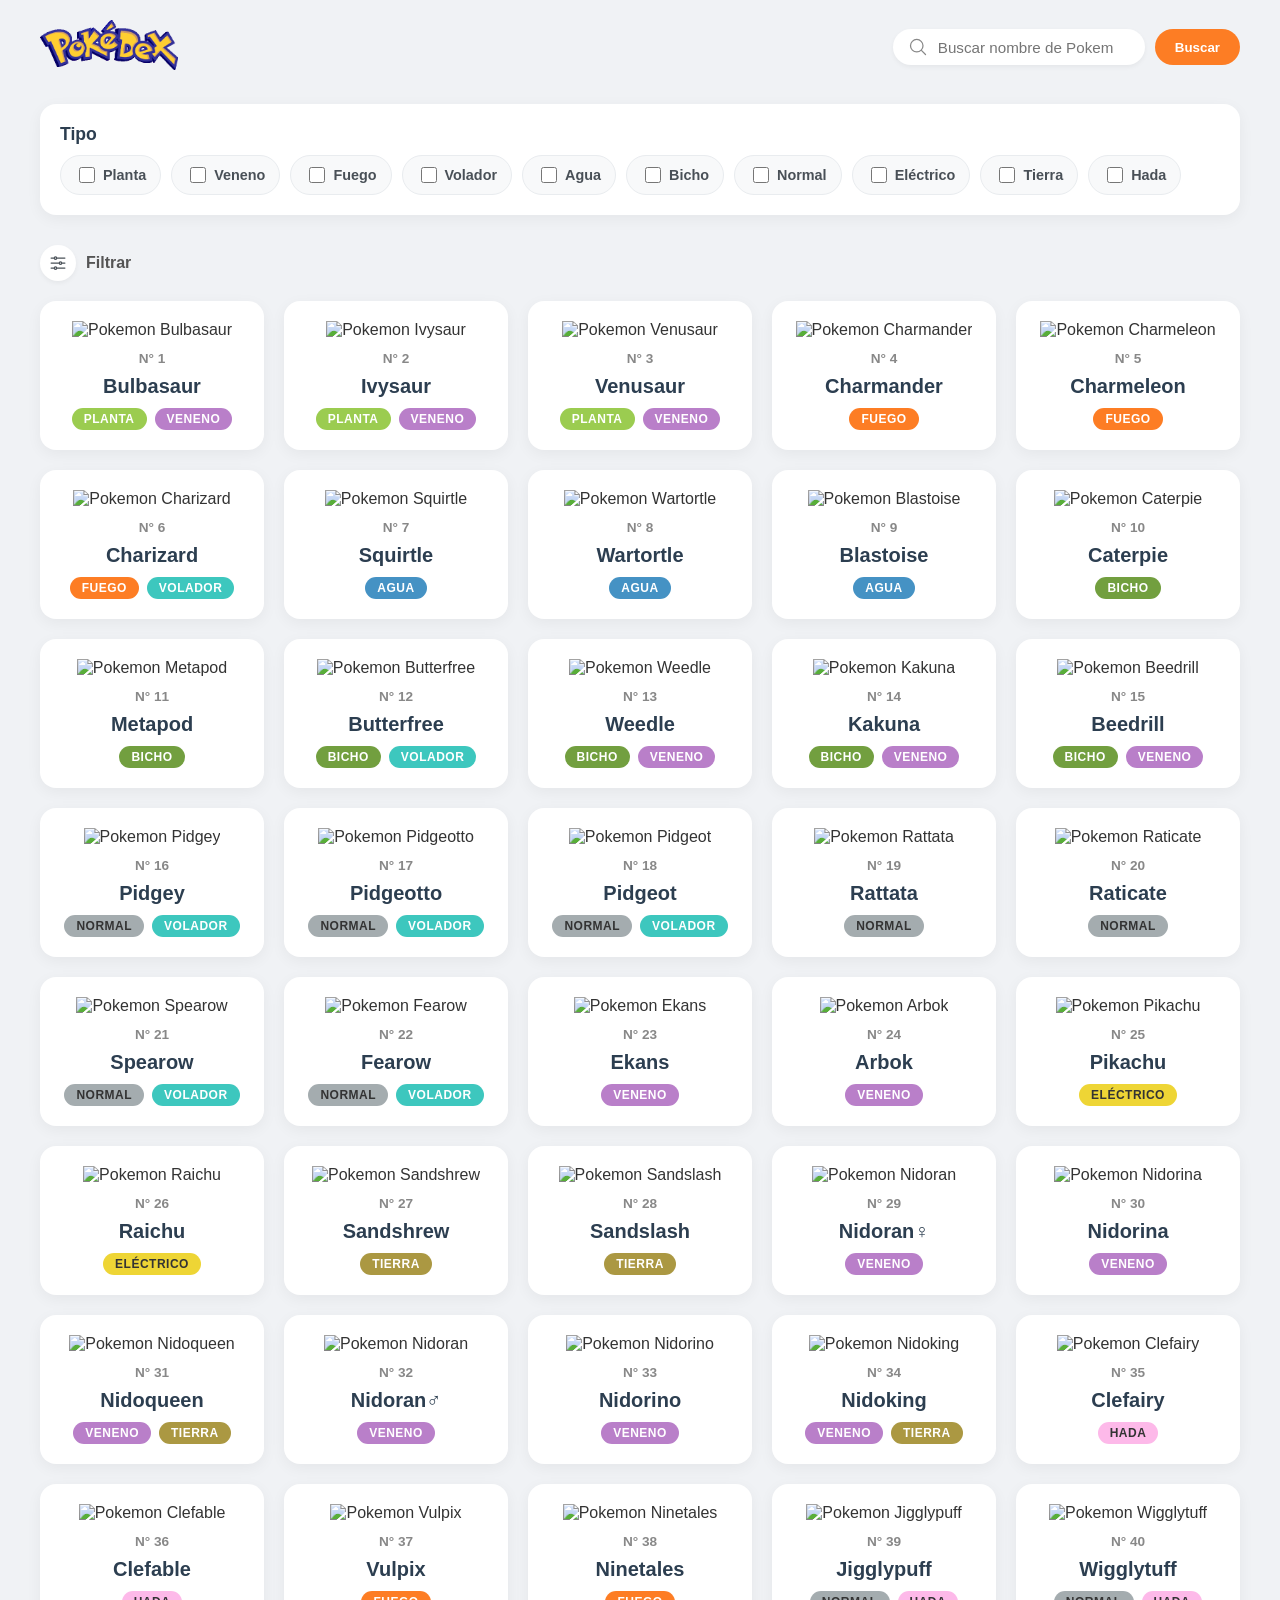
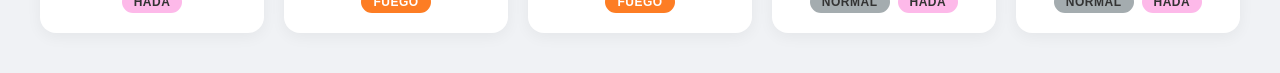
==== index.html @ e375739d "Primer commit" ====
<!DOCTYPE html>
<html lang="en">

<head>
    <meta charset="UTF-8">
    <meta name="viewport" content="width=device-width, initial-scale=1.0">
    <title>Pokt</title>
    <link rel="stylesheet" href="style.css">
</head>

<body>
    <header class="container">
        <a href="/" class="Logo">
            <img src="img/Logo_Pokedex.png" alt="Logo_Pokedex">
        </a>
        <form>
            <div class="form-group">
                <svg xmlns="http://www.w3.org/2000/svg" fill="none" viewBox="0 0 24 24" stroke-width="1.5"
                    stroke="currentColor" class="icon-search">
                    <path stroke-linecap="round" stroke-linejoin="round"
                        d="m21 21-5.197-5.197m0 0A7.5 7.5 0 1 0 5.196 5.196a7.5 7.5 0 0 0 10.607 10.607Z" />
                </svg>
                <input type="search" placeholder="Buscar nombre de Pokemon">
            </div>
            <button class="btn-search">Buscar</button>
        </form>
    </header>

    <!-- CONTENEDOR PRINCIPAL PARA DIVIDIR LA BARRA LATERAL Y EL CONTENIDO -->
    <div class="page-layout">

        <!-- FILTROS AMPLIADOS (BARRA LATERAL IZQUIERDA) -->
        <aside class="container-filters">
            <div class="filter-by-type">
                <span>Tipo</span>
                <div class="group-type">
                    <input type="checkbox" name="grass" id="grass">
                    <label for="grass">Planta</label>
                </div> 

                <div class="group-type">
                    <input type="checkbox" name="poison" id="poison">
                    <label for="poison">Veneno</label>
                </div> 

                <div class="group-type">
                    <input type="checkbox" name="fire" id="fire">
                    <label for="fire">Fuego</label>
                </div> 

                <div class="group-type">
                    <input type="checkbox" name="flying" id="flying">
                    <label for="flying">Volador</label>
                </div> 

                <div class="group-type">
                    <input type="checkbox" name="water" id="water">
                    <label for="water">Agua</label>
                </div> 

                <div class="group-type">
                    <input type="checkbox" name="bug" id="bug">
                    <label for="bug">Bicho</label>
                </div> 

                <div class="group-type">
                    <input type="checkbox" name="normal" id="normal">
                    <label for="normal">Normal</label>
                </div>

                <div class="group-type">
                    <input type="checkbox" name="electric" id="electric">
                    <label for="electric">Eléctrico</label>
                </div>

                <div class="group-type">
                    <input type="checkbox" name="ground" id="ground">
                    <label for="ground">Tierra</label>
                </div>

                <div class="group-type">
                    <input type="checkbox" name="fairy" id="fairy">
                    <label for="fairy">Hada</label>
                </div>
            </div>
        </aside>

        <!-- CONTENIDO PRINCIPAL (LISTA DE POKÉMON Y FILTRO SUPERIOR) -->
        <div class="content-main">
            <div class="container-filter container">
                <div class="icon-filter">
                    <svg xmlns="http://www.w3.org/2000/svg" fill="none" viewBox="0 0 24 24" stroke-width="1.5"
                        stroke="currentColor" class="icon">
                        <path stroke-linecap="round" stroke-linejoin="round"
                            d="M10.5 6h9.75M10.5 6a1.5 1.5 0 1 1-3 0m3 0a1.5 1.5 0 1 0-3 0M3.75 6H7.5m3 12h9.75m-9.75 0a1.5 1.5 0 0 1-3 0m3 0a1.5 1.5 0 0 0-3 0m-3.75 0H7.5m9-6h3.75m-3.75 0a1.5 1.5 0 0 1-3 0m3 0a1.5 1.5 0 0 0-3 0m-9.75 0h9.75" />
                    </svg>
                </div>
                <span>Filtrar</span>
            </div>

            <!-- LISTA DE POKÉMON (40 POKÉMON) -->
            <main class="card-list-pokemon container">
                <!-- N° 1: Bulbasaur -->
                <a href="pokemon.html" class="card-pokemon">
                    <div class="card-omg">
                        <img src="https://www.pokemon.com/static-assets/content-assets/cms2/img/pokedex/full/001.png" alt="Pokemon Bulbasaur">
                    </div>
                    <div class="card-info">
                        <span class="pokemon-id">N° 1</span>
                        <h3>Bulbasaur</h3>
                        <div class="card-types">
                            <span class="grass">Planta</span>
                            <span class="Poison">Veneno</span>
                        </div>
                    </div>
                </a>

                <!-- N° 2: Ivysaur -->
                <a href="pokemon.html" class="card-pokemon">
                    <div class="card-omg">
                        <img src="https://www.pokemon.com/static-assets/content-assets/cms2/img/pokedex/full/002.png" alt="Pokemon Ivysaur">
                    </div>
                    <div class="card-info">
                        <span class="pokemon-id">N° 2</span>
                        <h3>Ivysaur</h3>
                        <div class="card-types">
                            <span class="grass">Planta</span>
                            <span class="Poison">Veneno</span>
                        </div>
                    </div>
                </a>

                <!-- N° 3: Venusaur -->
                <a href="pokemon.html" class="card-pokemon">
                    <div class="card-omg">
                        <img src="https://www.pokemon.com/static-assets/content-assets/cms2/img/pokedex/full/003.png" alt="Pokemon Venusaur">
                    </div>
                    <div class="card-info">
                        <span class="pokemon-id">N° 3</span>
                        <h3>Venusaur</h3>
                        <div class="card-types">
                            <span class="grass">Planta</span>
                            <span class="Poison">Veneno</span>
                        </div>
                    </div>
                </a>

                <!-- N° 4: Charmander -->
                <a href="pokemon.html" class="card-pokemon">
                    <div class="card-omg">
                        <img src="https://www.pokemon.com/static-assets/content-assets/cms2/img/pokedex/full/004.png" alt="Pokemon Charmander">
                    </div>
                    <div class="card-info">
                        <span class="pokemon-id">N° 4</span>
                        <h3>Charmander</h3>
                        <div class="card-types">
                            <span class="fire">Fuego</span>
                        </div>
                    </div>
                </a>

                <!-- N° 5: Charmeleon -->
                <a href="pokemon.html" class="card-pokemon">
                    <div class="card-omg">
                        <img src="https://www.pokemon.com/static-assets/content-assets/cms2/img/pokedex/full/005.png" alt="Pokemon Charmeleon">
                    </div>
                    <div class="card-info">
                        <span class="pokemon-id">N° 5</span>
                        <h3>Charmeleon</h3>
                        <div class="card-types">
                            <span class="fire">Fuego</span>
                        </div>
                    </div>
                </a>

                <!-- N° 6: Charizard -->
                <a href="pokemon.html" class="card-pokemon">
                    <div class="card-omg">
                        <img src="https://www.pokemon.com/static-assets/content-assets/cms2/img/pokedex/full/006.png" alt="Pokemon Charizard">
                    </div>
                    <div class="card-info">
                        <span class="pokemon-id">N° 6</span>
                        <h3>Charizard</h3>
                        <div class="card-types">
                            <span class="fire">Fuego</span>
                            <span class="flying">Volador</span>
                        </div>
                    </div>
                </a>

                <!-- N° 7: Squirtle -->
                <a href="pokemon.html" class="card-pokemon">
                    <div class="card-omg">
                        <img src="https://www.pokemon.com/static-assets/content-assets/cms2/img/pokedex/full/007.png" alt="Pokemon Squirtle">
                    </div>
                    <div class="card-info">
                        <span class="pokemon-id">N° 7</span>
                        <h3>Squirtle</h3>
                        <div class="card-types">
                            <span class="water">Agua</span>
                        </div>
                    </div>
                </a>

                <!-- N° 8: Wartortle -->
                <a href="pokemon.html" class="card-pokemon">
                    <div class="card-omg">
                        <img src="https://www.pokemon.com/static-assets/content-assets/cms2/img/pokedex/full/008.png" alt="Pokemon Wartortle">
                    </div>
                    <div class="card-info">
                        <span class="pokemon-id">N° 8</span>
                        <h3>Wartortle</h3>
                        <div class="card-types">
                            <span class="water">Agua</span>
                        </div>
                    </div>
                </a>

                <!-- N° 9: Blastoise -->
                <a href="pokemon.html" class="card-pokemon">
                    <div class="card-omg">
                        <img src="https://www.pokemon.com/static-assets/content-assets/cms2/img/pokedex/full/009.png" alt="Pokemon Blastoise">
                    </div>
                    <div class="card-info">
                        <span class="pokemon-id">N° 9</span>
                        <h3>Blastoise</h3>
                        <div class="card-types">
                            <span class="water">Agua</span>
                        </div>
                    </div>
                </a>

                <!-- N° 10: Caterpie -->
                <a href="pokemon.html" class="card-pokemon">
                    <div class="card-omg">
                        <img src="https://www.pokemon.com/static-assets/content-assets/cms2/img/pokedex/full/010.png" alt="Pokemon Caterpie">
                    </div>
                    <div class="card-info">
                        <span class="pokemon-id">N° 10</span>
                        <h3>Caterpie</h3>
                        <div class="card-types">
                            <span class="bug">Bicho</span>
                        </div>
                    </div>
                </a>

                <!-- N° 11: Metapod -->
                <a href="pokemon.html" class="card-pokemon">
                    <div class="card-omg">
                        <img src="https://www.pokemon.com/static-assets/content-assets/cms2/img/pokedex/full/011.png" alt="Pokemon Metapod">
                    </div>
                    <div class="card-info">
                        <span class="pokemon-id">N° 11</span>
                        <h3>Metapod</h3>
                        <div class="card-types">
                            <span class="bug">Bicho</span>
                        </div>
                    </div>
                </a>

                <!-- N° 12: Butterfree -->
                <a href="pokemon.html" class="card-pokemon">
                    <div class="card-omg">
                        <img src="https://www.pokemon.com/static-assets/content-assets/cms2/img/pokedex/full/012.png" alt="Pokemon Butterfree">
                    </div>
                    <div class="card-info">
                        <span class="pokemon-id">N° 12</span>
                        <h3>Butterfree</h3>
                        <div class="card-types">
                            <span class="bug">Bicho</span>
                            <span class="flying">Volador</span>
                        </div>
                    </div>
                </a>

                <!-- N° 13: Weedle -->
                <a href="pokemon.html" class="card-pokemon">
                    <div class="card-omg">
                        <img src="https://www.pokemon.com/static-assets/content-assets/cms2/img/pokedex/full/013.png" alt="Pokemon Weedle">
                    </div>
                    <div class="card-info">
                        <span class="pokemon-id">N° 13</span>
                        <h3>Weedle</h3>
                        <div class="card-types">
                            <span class="bug">Bicho</span>
                            <span class="Poison">Veneno</span>
                        </div>
                    </div>
                </a>

                <!-- N° 14: Kakuna -->
                <a href="pokemon.html" class="card-pokemon">
                    <div class="card-omg">
                        <img src="https://www.pokemon.com/static-assets/content-assets/cms2/img/pokedex/full/014.png" alt="Pokemon Kakuna">
                    </div>
                    <div class="card-info">
                        <span class="pokemon-id">N° 14</span>
                        <h3>Kakuna</h3>
                        <div class="card-types">
                            <span class="bug">Bicho</span>
                            <span class="Poison">Veneno</span>
                        </div>
                    </div>
                </a>

                <!-- N° 15: Beedrill -->
                <a href="pokemon.html" class="card-pokemon">
                    <div class="card-omg">
                        <img src="https://www.pokemon.com/static-assets/content-assets/cms2/img/pokedex/full/015.png" alt="Pokemon Beedrill">
                    </div>
                    <div class="card-info">
                        <span class="pokemon-id">N° 15</span>
                        <h3>Beedrill</h3>
                        <div class="card-types">
                            <span class="bug">Bicho</span>
                            <span class="Poison">Veneno</span>
                        </div>
                    </div>
                </a>

                <!-- N° 16: Pidgey -->
                <a href="pokemon.html" class="card-pokemon">
                    <div class="card-omg">
                        <img src="https://www.pokemon.com/static-assets/content-assets/cms2/img/pokedex/full/016.png" alt="Pokemon Pidgey">
                    </div>
                    <div class="card-info">
                        <span class="pokemon-id">N° 16</span>
                        <h3>Pidgey</h3>
                        <div class="card-types">
                            <span class="normal">Normal</span>
                            <span class="flying">Volador</span>
                        </div>
                    </div>
                </a>

                <!-- N° 17: Pidgeotto -->
                <a href="pokemon.html" class="card-pokemon">
                    <div class="card-omg">
                        <img src="https://www.pokemon.com/static-assets/content-assets/cms2/img/pokedex/full/017.png" alt="Pokemon Pidgeotto">
                    </div>
                    <div class="card-info">
                        <span class="pokemon-id">N° 17</span>
                        <h3>Pidgeotto</h3>
                        <div class="card-types">
                            <span class="normal">Normal</span>
                            <span class="flying">Volador</span>
                        </div>
                    </div>
                </a>

                <!-- N° 18: Pidgeot -->
                <a href="pokemon.html" class="card-pokemon">
                    <div class="card-omg">
                        <img src="https://www.pokemon.com/static-assets/content-assets/cms2/img/pokedex/full/018.png" alt="Pokemon Pidgeot">
                    </div>
                    <div class="card-info">
                        <span class="pokemon-id">N° 18</span>
                        <h3>Pidgeot</h3>
                        <div class="card-types">
                            <span class="normal">Normal</span>
                            <span class="flying">Volador</span>
                        </div>
                    </div>
                </a>

                <!-- N° 19: Rattata -->
                <a href="pokemon.html" class="card-pokemon">
                    <div class="card-omg">
                        <img src="https://www.pokemon.com/static-assets/content-assets/cms2/img/pokedex/full/019.png" alt="Pokemon Rattata">
                    </div>
                    <div class="card-info">
                        <span class="pokemon-id">N° 19</span>
                        <h3>Rattata</h3>
                        <div class="card-types">
                            <span class="normal">Normal</span>
                        </div>
                    </div>
                </a>

                <!-- N° 20: Raticate -->
                <a href="pokemon.html" class="card-pokemon">
                    <div class="card-omg">
                        <img src="https://www.pokemon.com/static-assets/content-assets/cms2/img/pokedex/full/020.png" alt="Pokemon Raticate">
                    </div>
                    <div class="card-info">
                        <span class="pokemon-id">N° 20</span>
                        <h3>Raticate</h3>
                        <div class="card-types">
                            <span class="normal">Normal</span>
                        </div>
                    </div>
                </a>

                <!-- N° 21: Spearow -->
                <a href="pokemon.html" class="card-pokemon">
                    <div class="card-omg">
                        <img src="https://www.pokemon.com/static-assets/content-assets/cms2/img/pokedex/full/021.png" alt="Pokemon Spearow">
                    </div>
                    <div class="card-info">
                        <span class="pokemon-id">N° 21</span>
                        <h3>Spearow</h3>
                        <div class="card-types">
                            <span class="normal">Normal</span>
                            <span class="flying">Volador</span>
                        </div>
                    </div>
                </a>

                <!-- N° 22: Fearow -->
                <a href="pokemon.html" class="card-pokemon">
                    <div class="card-omg">
                        <img src="https://www.pokemon.com/static-assets/content-assets/cms2/img/pokedex/full/022.png" alt="Pokemon Fearow">
                    </div>
                    <div class="card-info">
                        <span class="pokemon-id">N° 22</span>
                        <h3>Fearow</h3>
                        <div class="card-types">
                            <span class="normal">Normal</span>
                            <span class="flying">Volador</span>
                        </div>
                    </div>
                </a>

                <!-- N° 23: Ekans -->
                <a href="pokemon.html" class="card-pokemon">
                    <div class="card-omg">
                        <img src="https://www.pokemon.com/static-assets/content-assets/cms2/img/pokedex/full/023.png" alt="Pokemon Ekans">
                    </div>
                    <div class="card-info">
                        <span class="pokemon-id">N° 23</span>
                        <h3>Ekans</h3>
                        <div class="card-types">
                            <span class="Poison">Veneno</span>
                        </div>
                    </div>
                </a>

                <!-- N° 24: Arbok -->
                <a href="pokemon.html" class="card-pokemon">
                    <div class="card-omg">
                        <img src="https://www.pokemon.com/static-assets/content-assets/cms2/img/pokedex/full/024.png" alt="Pokemon Arbok">
                    </div>
                    <div class="card-info">
                        <span class="pokemon-id">N° 24</span>
                        <h3>Arbok</h3>
                        <div class="card-types">
                            <span class="Poison">Veneno</span>
                        </div>
                    </div>
                </a>

                <!-- N° 25: Pikachu -->
                <a href="pokemon.html" class="card-pokemon">
                    <div class="card-omg">
                        <img src="https://www.pokemon.com/static-assets/content-assets/cms2/img/pokedex/full/025.png" alt="Pokemon Pikachu">
                    </div>
                    <div class="card-info">
                        <span class="pokemon-id">N° 25</span>
                        <h3>Pikachu</h3>
                        <div class="card-types">
                            <span class="electric">Eléctrico</span>
                        </div>
                    </div>
                </a>

                <!-- N° 26: Raichu -->
                <a href="pokemon.html" class="card-pokemon">
                    <div class="card-omg">
                        <img src="https://www.pokemon.com/static-assets/content-assets/cms2/img/pokedex/full/026.png" alt="Pokemon Raichu">
                    </div>
                    <div class="card-info">
                        <span class="pokemon-id">N° 26</span>
                        <h3>Raichu</h3>
                        <div class="card-types">
                            <span class="electric">Eléctrico</span>
                        </div>
                    </div>
                </a>

                <!-- N° 27: Sandshrew -->
                <a href="pokemon.html" class="card-pokemon">
                    <div class="card-omg">
                        <img src="https://www.pokemon.com/static-assets/content-assets/cms2/img/pokedex/full/027.png" alt="Pokemon Sandshrew">
                    </div>
                    <div class="card-info">
                        <span class="pokemon-id">N° 27</span>
                        <h3>Sandshrew</h3>
                        <div class="card-types">
                            <span class="ground">Tierra</span>
                        </div>
                    </div>
                </a>

                <!-- N° 28: Sandslash -->
                <a href="pokemon.html" class="card-pokemon">
                    <div class="card-omg">
                        <img src="https://www.pokemon.com/static-assets/content-assets/cms2/img/pokedex/full/028.png" alt="Pokemon Sandslash">
                    </div>
                    <div class="card-info">
                        <span class="pokemon-id">N° 28</span>
                        <h3>Sandslash</h3>
                        <div class="card-types">
                            <span class="ground">Tierra</span>
                        </div>
                    </div>
                </a>

                <!-- N° 29: Nidoran♀ -->
                <a href="pokemon.html" class="card-pokemon">
                    <div class="card-omg">
                        <img src="https://www.pokemon.com/static-assets/content-assets/cms2/img/pokedex/full/029.png" alt="Pokemon Nidoran">
                    </div>
                    <div class="card-info">
                        <span class="pokemon-id">N° 29</span>
                        <h3>Nidoran♀</h3>
                        <div class="card-types">
                            <span class="Poison">Veneno</span>
                        </div>
                    </div>
                </a>

                <!-- N° 30: Nidorina -->
                <a href="pokemon.html" class="card-pokemon">
                    <div class="card-omg">
                        <img src="https://www.pokemon.com/static-assets/content-assets/cms2/img/pokedex/full/030.png" alt="Pokemon Nidorina">
                    </div>
                    <div class="card-info">
                        <span class="pokemon-id">N° 30</span>
                        <h3>Nidorina</h3>
                        <div class="card-types">
                            <span class="Poison">Veneno</span>
                        </div>
                    </div>
                </a>

                <!-- N° 31: Nidoqueen -->
                <a href="pokemon.html" class="card-pokemon">
                    <div class="card-omg">
                        <img src="https://www.pokemon.com/static-assets/content-assets/cms2/img/pokedex/full/031.png" alt="Pokemon Nidoqueen">
                    </div>
                    <div class="card-info">
                        <span class="pokemon-id">N° 31</span>
                        <h3>Nidoqueen</h3>
                        <div class="card-types">
                            <span class="Poison">Veneno</span>
                            <span class="ground">Tierra</span>
                        </div>
                    </div>
                </a>

                <!-- N° 32: Nidoran♂ -->
                <a href="pokemon.html" class="card-pokemon">
                    <div class="card-omg">
                        <img src="https://www.pokemon.com/static-assets/content-assets/cms2/img/pokedex/full/032.png" alt="Pokemon Nidoran">
                    </div>
                    <div class="card-info">
                        <span class="pokemon-id">N° 32</span>
                        <h3>Nidoran♂</h3>
                        <div class="card-types">
                            <span class="Poison">Veneno</span>
                        </div>
                    </div>
                </a>

                <!-- N° 33: Nidorino -->
                <a href="pokemon.html" class="card-pokemon">
                    <div class="card-omg">
                        <img src="https://www.pokemon.com/static-assets/content-assets/cms2/img/pokedex/full/033.png" alt="Pokemon Nidorino">
                    </div>
                    <div class="card-info">
                        <span class="pokemon-id">N° 33</span>
                        <h3>Nidorino</h3>
                        <div class="card-types">
                            <span class="Poison">Veneno</span>
                        </div>
                    </div>
                </a>

                <!-- N° 34: Nidoking -->
                <a href="pokemon.html" class="card-pokemon">
                    <div class="card-omg">
                        <img src="https://www.pokemon.com/static-assets/content-assets/cms2/img/pokedex/full/034.png" alt="Pokemon Nidoking">
                    </div>
                    <div class="card-info">
                        <span class="pokemon-id">N° 34</span>
                        <h3>Nidoking</h3>
                        <div class="card-types">
                            <span class="Poison">Veneno</span>
                            <span class="ground">Tierra</span>
                        </div>
                    </div>
                </a>

                <!-- N° 35: Clefairy -->
                <a href="pokemon.html" class="card-pokemon">
                    <div class="card-omg">
                        <img src="https://www.pokemon.com/static-assets/content-assets/cms2/img/pokedex/full/035.png" alt="Pokemon Clefairy">
                    </div>
                    <div class="card-info">
                        <span class="pokemon-id">N° 35</span>
                        <h3>Clefairy</h3>
                        <div class="card-types">
                            <span class="fairy">Hada</span>
                        </div>
                    </div>
                </a>

                <!-- N° 36: Clefable -->
                <a href="pokemon.html" class="card-pokemon">
                    <div class="card-omg">
                        <img src="https://www.pokemon.com/static-assets/content-assets/cms2/img/pokedex/full/036.png" alt="Pokemon Clefable">
                    </div>
                    <div class="card-info">
                        <span class="pokemon-id">N° 36</span>
                        <h3>Clefable</h3>
                        <div class="card-types">
                            <span class="fairy">Hada</span>
                        </div>
                    </div>
                </a>

                <!-- N° 37: Vulpix -->
                <a href="pokemon.html" class="card-pokemon">
                    <div class="card-omg">
                        <img src="https://www.pokemon.com/static-assets/content-assets/cms2/img/pokedex/full/037.png" alt="Pokemon Vulpix">
                    </div>
                    <div class="card-info">
                        <span class="pokemon-id">N° 37</span>
                        <h3>Vulpix</h3>
                        <div class="card-types">
                            <span class="fire">Fuego</span>
                        </div>
                    </div>
                </a>

                <!-- N° 38: Ninetales -->
                <a href="pokemon.html" class="card-pokemon">
                    <div class="card-omg">
                        <img src="https://www.pokemon.com/static-assets/content-assets/cms2/img/pokedex/full/038.png" alt="Pokemon Ninetales">
                    </div>
                    <div class="card-info">
                        <span class="pokemon-id">N° 38</span>
                        <h3>Ninetales</h3>
                        <div class="card-types">
                            <span class="fire">Fuego</span>
                        </div>
                    </div>
                </a>

                <!-- N° 39: Jigglypuff -->
                <a href="pokemon.html" class="card-pokemon">
                    <div class="card-omg">
                        <img src="https://www.pokemon.com/static-assets/content-assets/cms2/img/pokedex/full/039.png" alt="Pokemon Jigglypuff">
                    </div>
                    <div class="card-info">
                        <span class="pokemon-id">N° 39</span>
                        <h3>Jigglypuff</h3>
                        <div class="card-types">
                            <span class="normal">Normal</span>
                            <span class="fairy">Hada</span>
                        </div>
                    </div>
                </a>

                <!-- N° 40: Wigglytuff -->
                <a href="pokemon.html" class="card-pokemon">
                    <div class="card-omg">
                        <img src="https://www.pokemon.com/static-assets/content-assets/cms2/img/pokedex/full/040.png" alt="Pokemon Wigglytuff">
                    </div>
                    <div class="card-info">
                        <span class="pokemon-id">N° 40</span>
                        <h3>Wigglytuff</h3>
                        <div class="card-types">
                            <span class="normal">Normal</span>
                            <span class="fairy">Hada</span>
                        </div>
                    </div>
                </a>
            </main>
        </div>

    </div>
</body>

</html>
---- style.css ----
/* --- ESTILOS GENERALES --- */
body {
    font-family: 'Segoe UI', Tahoma, Geneva, Verdana, sans-serif;
    background-color: #f0f2f5;
    color: #333;
    margin: 0;
    padding: 20px;
}

/* --- HEADER Y BUSCADOR --- */
header.container {
    display: flex;
    justify-content: space-between;
    align-items: center;
    max-width: 1200px;
    margin: 0 auto 20px auto;
    padding: 0 20px;
    flex-wrap: wrap;
    gap: 15px;
}

.Logo img {
    height: 50px;
    object-fit: contain;
}

header form {
    display: flex;
    gap: 10px;
}

.form-group {
    display: flex;
    align-items: center;
    background: #fff;
    border-radius: 25px;
    padding: 8px 15px;
    box-shadow: 0 2px 5px rgba(0,0,0,0.05);
}

.icon-search {
    width: 20px;
    height: 20px;
    color: #888;
    margin-right: 8px;
}

.form-group input {
    border: none;
    outline: none;
    font-size: 0.95rem;
    background: transparent;
}

.btn-search {
    background-color: #fd7d24;
    color: white;
    border: none;
    padding: 10px 20px;
    border-radius: 25px;
    font-weight: 600;
    cursor: pointer;
    transition: background 0.2s;
}

.btn-search:hover {
    background-color: #e0691b;
}

/* --- BARRA DE FILTRO SUPERIOR --- */
.container-filter {
    max-width: 1200px;
    margin: 0 auto;
    padding: 0 20px;
    display: flex;
    align-items: center;
    gap: 10px;
    font-weight: 600;
    color: #555;
}

.icon-filter {
    background: #fff;
    padding: 8px;
    border-radius: 50%;
    box-shadow: 0 2px 5px rgba(0,0,0,0.05);
    display: flex;
    align-items: center;
    justify-content: center;
}

.icon-filter .icon {
    width: 20px;
    height: 20px;
    color: #495057;
}

/* --- CONTENEDOR DE TARJETAS (GRID) --- */
main.card-list-pokemon {
    display: grid;
    grid-template-columns: repeat(auto-fit, minmax(220px, 1fr));
    gap: 20px;
    max-width: 1200px;
    margin: 0 auto;
    padding: 20px;
}

/* --- TARJETA DE POKÉMON --- */
.card-pokemon {
    background: #ffffff;
    border-radius: 16px;
    padding: 20px;
    text-align: center;
    text-decoration: none;
    color: inherit;
    box-shadow: 0 4px 15px rgba(0, 0, 0, 0.05);
    transition: transform 0.3s ease, box-shadow 0.3s ease;
    display: flex;
    flex-direction: column;
    align-items: center;
}

.card-pokemon:hover {
    transform: translateY(-8px);
    box-shadow: 0 8px 25px rgba(0, 0, 0, 0.12);
}

/* --- IMAGEN --- */
.card-omg img {
    width: 120px;
    height: 120px;
    object-fit: contain;
    max-width: 100%;
    transition: transform 0.3s ease;
}

.card-pokemon:hover .card-omg img {
    transform: scale(1.08);
}

/* --- INFORMACIÓN --- */
.card-info {
    width: 100%;
    margin-top: 10px;
}

.pokemon-id {
    font-size: 0.85rem;
    font-weight: 600;
    color: #888;
}

.card-info h3 {
    margin: 8px 0;
    font-size: 1.25rem;
    color: #2c3e50;
    text-transform: capitalize;
}

/* --- TIPOS DE POKÉMON (BADGES EN TARJETAS) --- */
.card-types {
    display: flex;
    justify-content: center;
    gap: 8px;
    margin-top: 10px;
    flex-wrap: wrap;
}

.card-types span {
    padding: 4px 12px;
    border-radius: 20px;
    font-size: 0.75rem;
    font-weight: 700;
    color: #fff;
    text-transform: uppercase;
    letter-spacing: 0.5px;
}

/* Colores personalizados según el tipo (Actualizados para los 40 pokémon) */
.card-types .grass { background-color: #9bcc50; }
.card-types .Poison, .card-types .poison { background-color: #b97fc9; }
.card-types .fire { background-color: #fd7d24; }
.card-types .water { background-color: #4592c4; }
.card-types .bug { background-color: #729f3f; }
.card-types .normal { background-color: #a4acaf; color: #333 !important; }
.card-types .flying { background-color: #3dc7be; }
.card-types .electric { background-color: #eed535; color: #333 !important; }
.card-types .ground { background-color: #ab9842; }
.card-types .fairy { background-color: #fdb9e9; color: #333 !important; }


/* --- SECCIÓN DE FILTROS (CHECKBOXES) --- */
.container-filters {
    max-width: 1200px;
    margin: 30px auto;
    padding: 0 20px;
}

.filter-by-type {
    background: #ffffff;
    padding: 20px;
    border-radius: 16px;
    box-shadow: 0 4px 15px rgba(0,0,0,0.05);
    display: flex;
    flex-wrap: wrap;
    gap: 10px;
    align-items: center;
}

.filter-by-type > span {
    font-weight: 700;
    font-size: 1.1rem;
    color: #2c3e50;
    margin-right: 15px;
    width: 100%;
}

.group-type {
    display: inline-flex;
    align-items: center;
    background: #f8f9fa;
    padding: 8px 14px;
    border-radius: 30px;
    border: 1px solid #e9ecef;
    cursor: pointer;
    transition: all 0.2s;
}

.group-type:hover {
    background: #e9ecef;
    border-color: #ced4da;
}

.group-type input[type="checkbox"] {
    accent-color: #fd7d24;
    width: 16px;
    height: 16px;
    margin-right: 8px;
    cursor: pointer;
}

.group-type label {
    font-size: 0.9rem;
    font-weight: 600;
    color: #495057;
    cursor: pointer;
}
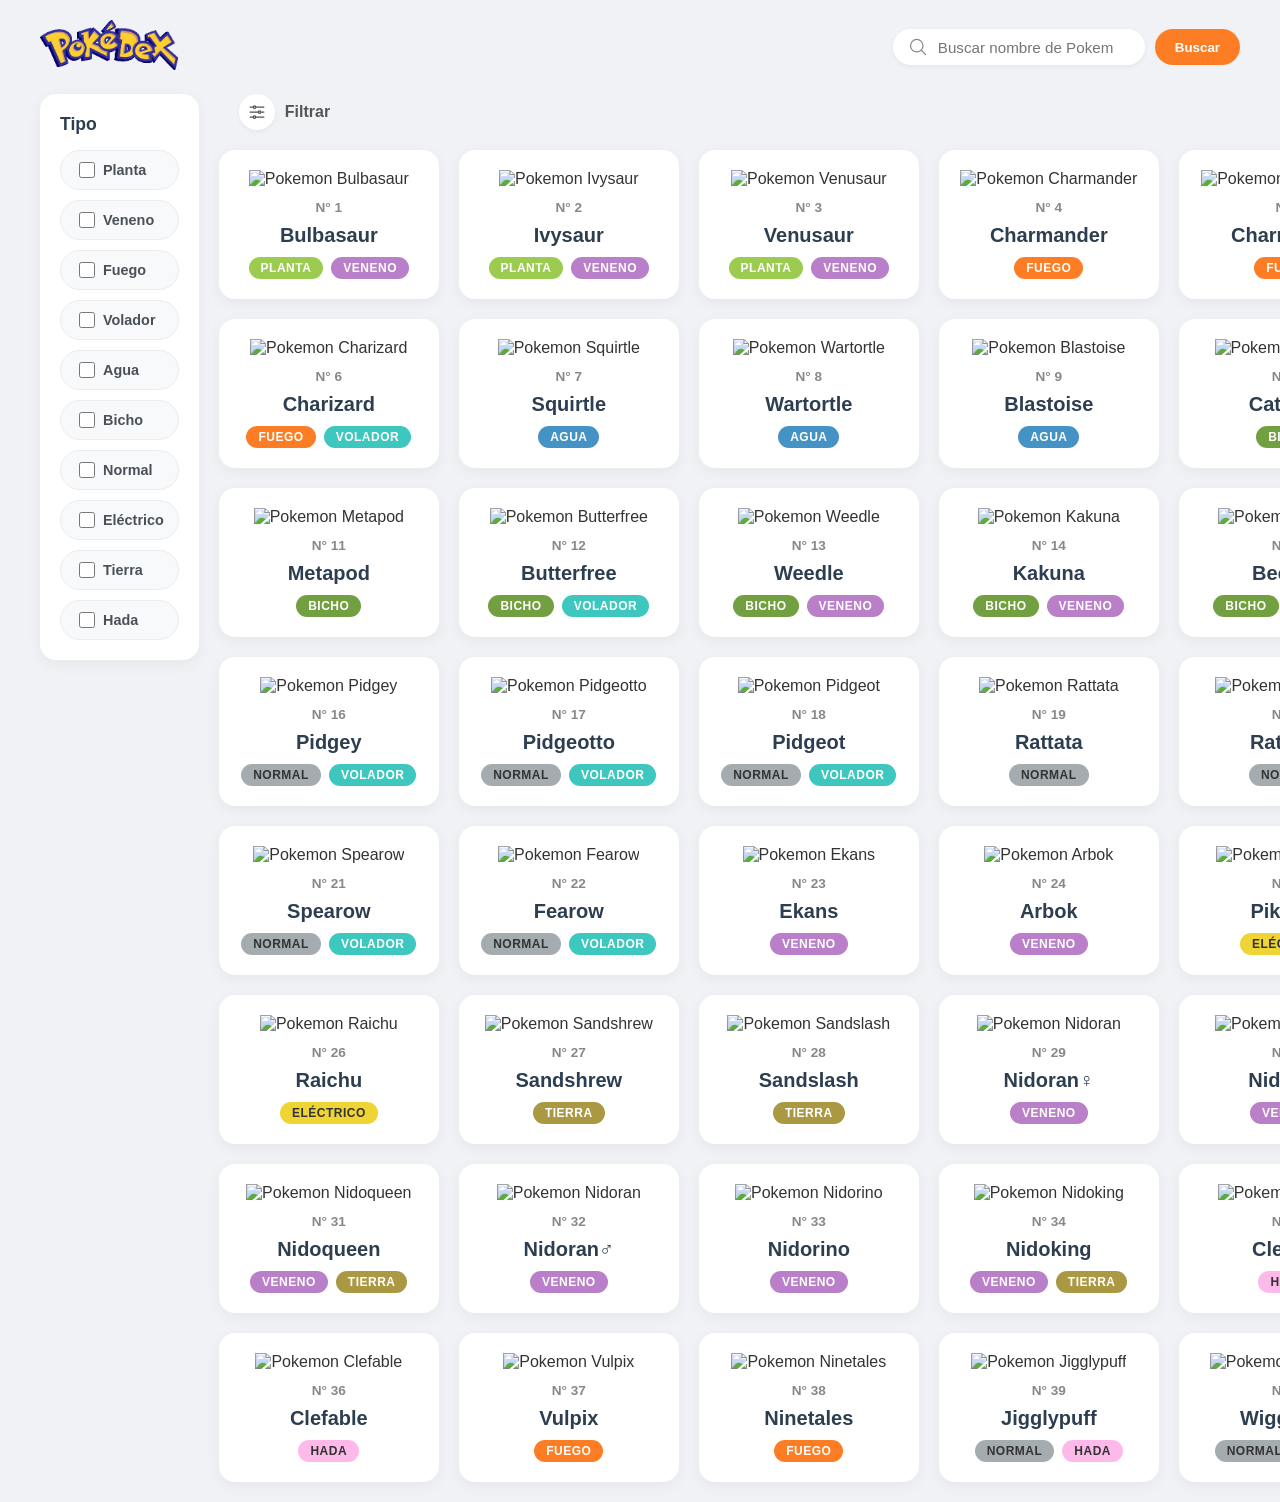
==== commit 26c69d56: "Agregué el apartado de estadisticas y le puse diseño" ====
--- a/index.html
+++ b/index.html
@@ -98,588 +98,602 @@
                 <span>Filtrar</span>
             </div>
 
-            <!-- LISTA DE POKÉMON (40 POKÉMON) -->
-            <main class="card-list-pokemon container">
-                <!-- N° 1: Bulbasaur -->
-                <a href="pokemon.html" class="card-pokemon">
-                    <div class="card-omg">
-                        <img src="https://www.pokemon.com/static-assets/content-assets/cms2/img/pokedex/full/001.png" alt="Pokemon Bulbasaur">
-                    </div>
-                    <div class="card-info">
-                        <span class="pokemon-id">N° 1</span>
-                        <h3>Bulbasaur</h3>
-                        <div class="card-types">
-                            <span class="grass">Planta</span>
-                            <span class="Poison">Veneno</span>
-                        </div>
-                    </div>
-                </a>
-
-                <!-- N° 2: Ivysaur -->
-                <a href="pokemon.html" class="card-pokemon">
-                    <div class="card-omg">
-                        <img src="https://www.pokemon.com/static-assets/content-assets/cms2/img/pokedex/full/002.png" alt="Pokemon Ivysaur">
-                    </div>
-                    <div class="card-info">
-                        <span class="pokemon-id">N° 2</span>
-                        <h3>Ivysaur</h3>
-                        <div class="card-types">
-                            <span class="grass">Planta</span>
-                            <span class="Poison">Veneno</span>
-                        </div>
-                    </div>
-                </a>
-
-                <!-- N° 3: Venusaur -->
-                <a href="pokemon.html" class="card-pokemon">
-                    <div class="card-omg">
-                        <img src="https://www.pokemon.com/static-assets/content-assets/cms2/img/pokedex/full/003.png" alt="Pokemon Venusaur">
-                    </div>
-                    <div class="card-info">
-                        <span class="pokemon-id">N° 3</span>
-                        <h3>Venusaur</h3>
-                        <div class="card-types">
-                            <span class="grass">Planta</span>
-                            <span class="Poison">Veneno</span>
-                        </div>
-                    </div>
-                </a>
-
-                <!-- N° 4: Charmander -->
-                <a href="pokemon.html" class="card-pokemon">
-                    <div class="card-omg">
-                        <img src="https://www.pokemon.com/static-assets/content-assets/cms2/img/pokedex/full/004.png" alt="Pokemon Charmander">
-                    </div>
-                    <div class="card-info">
-                        <span class="pokemon-id">N° 4</span>
-                        <h3>Charmander</h3>
-                        <div class="card-types">
-                            <span class="fire">Fuego</span>
-                        </div>
-                    </div>
-                </a>
-
-                <!-- N° 5: Charmeleon -->
-                <a href="pokemon.html" class="card-pokemon">
-                    <div class="card-omg">
-                        <img src="https://www.pokemon.com/static-assets/content-assets/cms2/img/pokedex/full/005.png" alt="Pokemon Charmeleon">
-                    </div>
-                    <div class="card-info">
-                        <span class="pokemon-id">N° 5</span>
-                        <h3>Charmeleon</h3>
-                        <div class="card-types">
-                            <span class="fire">Fuego</span>
-                        </div>
-                    </div>
-                </a>
-
-                <!-- N° 6: Charizard -->
-                <a href="pokemon.html" class="card-pokemon">
-                    <div class="card-omg">
-                        <img src="https://www.pokemon.com/static-assets/content-assets/cms2/img/pokedex/full/006.png" alt="Pokemon Charizard">
-                    </div>
-                    <div class="card-info">
-                        <span class="pokemon-id">N° 6</span>
-                        <h3>Charizard</h3>
-                        <div class="card-types">
-                            <span class="fire">Fuego</span>
-                            <span class="flying">Volador</span>
-                        </div>
-                    </div>
-                </a>
-
-                <!-- N° 7: Squirtle -->
-                <a href="pokemon.html" class="card-pokemon">
-                    <div class="card-omg">
-                        <img src="https://www.pokemon.com/static-assets/content-assets/cms2/img/pokedex/full/007.png" alt="Pokemon Squirtle">
-                    </div>
-                    <div class="card-info">
-                        <span class="pokemon-id">N° 7</span>
-                        <h3>Squirtle</h3>
-                        <div class="card-types">
-                            <span class="water">Agua</span>
-                        </div>
-                    </div>
-                </a>
-
-                <!-- N° 8: Wartortle -->
-                <a href="pokemon.html" class="card-pokemon">
-                    <div class="card-omg">
-                        <img src="https://www.pokemon.com/static-assets/content-assets/cms2/img/pokedex/full/008.png" alt="Pokemon Wartortle">
-                    </div>
-                    <div class="card-info">
-                        <span class="pokemon-id">N° 8</span>
-                        <h3>Wartortle</h3>
-                        <div class="card-types">
-                            <span class="water">Agua</span>
-                        </div>
-                    </div>
-                </a>
-
-                <!-- N° 9: Blastoise -->
-                <a href="pokemon.html" class="card-pokemon">
-                    <div class="card-omg">
-                        <img src="https://www.pokemon.com/static-assets/content-assets/cms2/img/pokedex/full/009.png" alt="Pokemon Blastoise">
-                    </div>
-                    <div class="card-info">
-                        <span class="pokemon-id">N° 9</span>
-                        <h3>Blastoise</h3>
-                        <div class="card-types">
-                            <span class="water">Agua</span>
-                        </div>
-                    </div>
-                </a>
-
-                <!-- N° 10: Caterpie -->
-                <a href="pokemon.html" class="card-pokemon">
-                    <div class="card-omg">
-                        <img src="https://www.pokemon.com/static-assets/content-assets/cms2/img/pokedex/full/010.png" alt="Pokemon Caterpie">
-                    </div>
-                    <div class="card-info">
-                        <span class="pokemon-id">N° 10</span>
-                        <h3>Caterpie</h3>
-                        <div class="card-types">
-                            <span class="bug">Bicho</span>
-                        </div>
-                    </div>
-                </a>
-
-                <!-- N° 11: Metapod -->
-                <a href="pokemon.html" class="card-pokemon">
-                    <div class="card-omg">
-                        <img src="https://www.pokemon.com/static-assets/content-assets/cms2/img/pokedex/full/011.png" alt="Pokemon Metapod">
-                    </div>
-                    <div class="card-info">
-                        <span class="pokemon-id">N° 11</span>
-                        <h3>Metapod</h3>
-                        <div class="card-types">
-                            <span class="bug">Bicho</span>
-                        </div>
-                    </div>
-                </a>
-
-                <!-- N° 12: Butterfree -->
-                <a href="pokemon.html" class="card-pokemon">
-                    <div class="card-omg">
-                        <img src="https://www.pokemon.com/static-assets/content-assets/cms2/img/pokedex/full/012.png" alt="Pokemon Butterfree">
-                    </div>
-                    <div class="card-info">
-                        <span class="pokemon-id">N° 12</span>
-                        <h3>Butterfree</h3>
-                        <div class="card-types">
-                            <span class="bug">Bicho</span>
-                            <span class="flying">Volador</span>
-                        </div>
-                    </div>
-                </a>
-
-                <!-- N° 13: Weedle -->
-                <a href="pokemon.html" class="card-pokemon">
-                    <div class="card-omg">
-                        <img src="https://www.pokemon.com/static-assets/content-assets/cms2/img/pokedex/full/013.png" alt="Pokemon Weedle">
-                    </div>
-                    <div class="card-info">
-                        <span class="pokemon-id">N° 13</span>
-                        <h3>Weedle</h3>
-                        <div class="card-types">
-                            <span class="bug">Bicho</span>
-                            <span class="Poison">Veneno</span>
-                        </div>
-                    </div>
-                </a>
-
-                <!-- N° 14: Kakuna -->
-                <a href="pokemon.html" class="card-pokemon">
-                    <div class="card-omg">
-                        <img src="https://www.pokemon.com/static-assets/content-assets/cms2/img/pokedex/full/014.png" alt="Pokemon Kakuna">
-                    </div>
-                    <div class="card-info">
-                        <span class="pokemon-id">N° 14</span>
-                        <h3>Kakuna</h3>
-                        <div class="card-types">
-                            <span class="bug">Bicho</span>
-                            <span class="Poison">Veneno</span>
-                        </div>
-                    </div>
-                </a>
-
-                <!-- N° 15: Beedrill -->
-                <a href="pokemon.html" class="card-pokemon">
-                    <div class="card-omg">
-                        <img src="https://www.pokemon.com/static-assets/content-assets/cms2/img/pokedex/full/015.png" alt="Pokemon Beedrill">
-                    </div>
-                    <div class="card-info">
-                        <span class="pokemon-id">N° 15</span>
-                        <h3>Beedrill</h3>
-                        <div class="card-types">
-                            <span class="bug">Bicho</span>
-                            <span class="Poison">Veneno</span>
-                        </div>
-                    </div>
-                </a>
-
-                <!-- N° 16: Pidgey -->
-                <a href="pokemon.html" class="card-pokemon">
-                    <div class="card-omg">
-                        <img src="https://www.pokemon.com/static-assets/content-assets/cms2/img/pokedex/full/016.png" alt="Pokemon Pidgey">
-                    </div>
-                    <div class="card-info">
-                        <span class="pokemon-id">N° 16</span>
-                        <h3>Pidgey</h3>
-                        <div class="card-types">
-                            <span class="normal">Normal</span>
-                            <span class="flying">Volador</span>
-                        </div>
-                    </div>
-                </a>
-
-                <!-- N° 17: Pidgeotto -->
-                <a href="pokemon.html" class="card-pokemon">
-                    <div class="card-omg">
-                        <img src="https://www.pokemon.com/static-assets/content-assets/cms2/img/pokedex/full/017.png" alt="Pokemon Pidgeotto">
-                    </div>
-                    <div class="card-info">
-                        <span class="pokemon-id">N° 17</span>
-                        <h3>Pidgeotto</h3>
-                        <div class="card-types">
-                            <span class="normal">Normal</span>
-                            <span class="flying">Volador</span>
-                        </div>
-                    </div>
-                </a>
-
-                <!-- N° 18: Pidgeot -->
-                <a href="pokemon.html" class="card-pokemon">
-                    <div class="card-omg">
-                        <img src="https://www.pokemon.com/static-assets/content-assets/cms2/img/pokedex/full/018.png" alt="Pokemon Pidgeot">
-                    </div>
-                    <div class="card-info">
-                        <span class="pokemon-id">N° 18</span>
-                        <h3>Pidgeot</h3>
-                        <div class="card-types">
-                            <span class="normal">Normal</span>
-                            <span class="flying">Volador</span>
-                        </div>
-                    </div>
-                </a>
-
-                <!-- N° 19: Rattata -->
-                <a href="pokemon.html" class="card-pokemon">
-                    <div class="card-omg">
-                        <img src="https://www.pokemon.com/static-assets/content-assets/cms2/img/pokedex/full/019.png" alt="Pokemon Rattata">
-                    </div>
-                    <div class="card-info">
-                        <span class="pokemon-id">N° 19</span>
-                        <h3>Rattata</h3>
-                        <div class="card-types">
-                            <span class="normal">Normal</span>
-                        </div>
-                    </div>
-                </a>
-
-                <!-- N° 20: Raticate -->
-                <a href="pokemon.html" class="card-pokemon">
-                    <div class="card-omg">
-                        <img src="https://www.pokemon.com/static-assets/content-assets/cms2/img/pokedex/full/020.png" alt="Pokemon Raticate">
-                    </div>
-                    <div class="card-info">
-                        <span class="pokemon-id">N° 20</span>
-                        <h3>Raticate</h3>
-                        <div class="card-types">
-                            <span class="normal">Normal</span>
-                        </div>
-                    </div>
-                </a>
-
-                <!-- N° 21: Spearow -->
-                <a href="pokemon.html" class="card-pokemon">
-                    <div class="card-omg">
-                        <img src="https://www.pokemon.com/static-assets/content-assets/cms2/img/pokedex/full/021.png" alt="Pokemon Spearow">
-                    </div>
-                    <div class="card-info">
-                        <span class="pokemon-id">N° 21</span>
-                        <h3>Spearow</h3>
-                        <div class="card-types">
-                            <span class="normal">Normal</span>
-                            <span class="flying">Volador</span>
-                        </div>
-                    </div>
-                </a>
-
-                <!-- N° 22: Fearow -->
-                <a href="pokemon.html" class="card-pokemon">
-                    <div class="card-omg">
-                        <img src="https://www.pokemon.com/static-assets/content-assets/cms2/img/pokedex/full/022.png" alt="Pokemon Fearow">
-                    </div>
-                    <div class="card-info">
-                        <span class="pokemon-id">N° 22</span>
-                        <h3>Fearow</h3>
-                        <div class="card-types">
-                            <span class="normal">Normal</span>
-                            <span class="flying">Volador</span>
-                        </div>
-                    </div>
-                </a>
-
-                <!-- N° 23: Ekans -->
-                <a href="pokemon.html" class="card-pokemon">
-                    <div class="card-omg">
-                        <img src="https://www.pokemon.com/static-assets/content-assets/cms2/img/pokedex/full/023.png" alt="Pokemon Ekans">
-                    </div>
-                    <div class="card-info">
-                        <span class="pokemon-id">N° 23</span>
-                        <h3>Ekans</h3>
-                        <div class="card-types">
-                            <span class="Poison">Veneno</span>
-                        </div>
-                    </div>
-                </a>
-
-                <!-- N° 24: Arbok -->
-                <a href="pokemon.html" class="card-pokemon">
-                    <div class="card-omg">
-                        <img src="https://www.pokemon.com/static-assets/content-assets/cms2/img/pokedex/full/024.png" alt="Pokemon Arbok">
-                    </div>
-                    <div class="card-info">
-                        <span class="pokemon-id">N° 24</span>
-                        <h3>Arbok</h3>
-                        <div class="card-types">
-                            <span class="Poison">Veneno</span>
-                        </div>
-                    </div>
-                </a>
-
-                <!-- N° 25: Pikachu -->
-                <a href="pokemon.html" class="card-pokemon">
-                    <div class="card-omg">
-                        <img src="https://www.pokemon.com/static-assets/content-assets/cms2/img/pokedex/full/025.png" alt="Pokemon Pikachu">
-                    </div>
-                    <div class="card-info">
-                        <span class="pokemon-id">N° 25</span>
-                        <h3>Pikachu</h3>
-                        <div class="card-types">
-                            <span class="electric">Eléctrico</span>
-                        </div>
-                    </div>
-                </a>
-
-                <!-- N° 26: Raichu -->
-                <a href="pokemon.html" class="card-pokemon">
-                    <div class="card-omg">
-                        <img src="https://www.pokemon.com/static-assets/content-assets/cms2/img/pokedex/full/026.png" alt="Pokemon Raichu">
-                    </div>
-                    <div class="card-info">
-                        <span class="pokemon-id">N° 26</span>
-                        <h3>Raichu</h3>
-                        <div class="card-types">
-                            <span class="electric">Eléctrico</span>
-                        </div>
-                    </div>
-                </a>
-
-                <!-- N° 27: Sandshrew -->
-                <a href="pokemon.html" class="card-pokemon">
-                    <div class="card-omg">
-                        <img src="https://www.pokemon.com/static-assets/content-assets/cms2/img/pokedex/full/027.png" alt="Pokemon Sandshrew">
-                    </div>
-                    <div class="card-info">
-                        <span class="pokemon-id">N° 27</span>
-                        <h3>Sandshrew</h3>
-                        <div class="card-types">
-                            <span class="ground">Tierra</span>
-                        </div>
-                    </div>
-                </a>
-
-                <!-- N° 28: Sandslash -->
-                <a href="pokemon.html" class="card-pokemon">
-                    <div class="card-omg">
-                        <img src="https://www.pokemon.com/static-assets/content-assets/cms2/img/pokedex/full/028.png" alt="Pokemon Sandslash">
-                    </div>
-                    <div class="card-info">
-                        <span class="pokemon-id">N° 28</span>
-                        <h3>Sandslash</h3>
-                        <div class="card-types">
-                            <span class="ground">Tierra</span>
-                        </div>
-                    </div>
-                </a>
-
-                <!-- N° 29: Nidoran♀ -->
-                <a href="pokemon.html" class="card-pokemon">
-                    <div class="card-omg">
-                        <img src="https://www.pokemon.com/static-assets/content-assets/cms2/img/pokedex/full/029.png" alt="Pokemon Nidoran">
-                    </div>
-                    <div class="card-info">
-                        <span class="pokemon-id">N° 29</span>
-                        <h3>Nidoran♀</h3>
-                        <div class="card-types">
-                            <span class="Poison">Veneno</span>
-                        </div>
-                    </div>
-                </a>
-
-                <!-- N° 30: Nidorina -->
-                <a href="pokemon.html" class="card-pokemon">
-                    <div class="card-omg">
-                        <img src="https://www.pokemon.com/static-assets/content-assets/cms2/img/pokedex/full/030.png" alt="Pokemon Nidorina">
-                    </div>
-                    <div class="card-info">
-                        <span class="pokemon-id">N° 30</span>
-                        <h3>Nidorina</h3>
-                        <div class="card-types">
-                            <span class="Poison">Veneno</span>
-                        </div>
-                    </div>
-                </a>
-
-                <!-- N° 31: Nidoqueen -->
-                <a href="pokemon.html" class="card-pokemon">
-                    <div class="card-omg">
-                        <img src="https://www.pokemon.com/static-assets/content-assets/cms2/img/pokedex/full/031.png" alt="Pokemon Nidoqueen">
-                    </div>
-                    <div class="card-info">
-                        <span class="pokemon-id">N° 31</span>
-                        <h3>Nidoqueen</h3>
-                        <div class="card-types">
-                            <span class="Poison">Veneno</span>
-                            <span class="ground">Tierra</span>
-                        </div>
-                    </div>
-                </a>
-
-                <!-- N° 32: Nidoran♂ -->
-                <a href="pokemon.html" class="card-pokemon">
-                    <div class="card-omg">
-                        <img src="https://www.pokemon.com/static-assets/content-assets/cms2/img/pokedex/full/032.png" alt="Pokemon Nidoran">
-                    </div>
-                    <div class="card-info">
-                        <span class="pokemon-id">N° 32</span>
-                        <h3>Nidoran♂</h3>
-                        <div class="card-types">
-                            <span class="Poison">Veneno</span>
-                        </div>
-                    </div>
-                </a>
-
-                <!-- N° 33: Nidorino -->
-                <a href="pokemon.html" class="card-pokemon">
-                    <div class="card-omg">
-                        <img src="https://www.pokemon.com/static-assets/content-assets/cms2/img/pokedex/full/033.png" alt="Pokemon Nidorino">
-                    </div>
-                    <div class="card-info">
-                        <span class="pokemon-id">N° 33</span>
-                        <h3>Nidorino</h3>
-                        <div class="card-types">
-                            <span class="Poison">Veneno</span>
-                        </div>
-                    </div>
-                </a>
-
-                <!-- N° 34: Nidoking -->
-                <a href="pokemon.html" class="card-pokemon">
-                    <div class="card-omg">
-                        <img src="https://www.pokemon.com/static-assets/content-assets/cms2/img/pokedex/full/034.png" alt="Pokemon Nidoking">
-                    </div>
-                    <div class="card-info">
-                        <span class="pokemon-id">N° 34</span>
-                        <h3>Nidoking</h3>
-                        <div class="card-types">
-                            <span class="Poison">Veneno</span>
-                            <span class="ground">Tierra</span>
-                        </div>
-                    </div>
-                </a>
-
-                <!-- N° 35: Clefairy -->
-                <a href="pokemon.html" class="card-pokemon">
-                    <div class="card-omg">
-                        <img src="https://www.pokemon.com/static-assets/content-assets/cms2/img/pokedex/full/035.png" alt="Pokemon Clefairy">
-                    </div>
-                    <div class="card-info">
-                        <span class="pokemon-id">N° 35</span>
-                        <h3>Clefairy</h3>
-                        <div class="card-types">
-                            <span class="fairy">Hada</span>
-                        </div>
-                    </div>
-                </a>
-
-                <!-- N° 36: Clefable -->
-                <a href="pokemon.html" class="card-pokemon">
-                    <div class="card-omg">
-                        <img src="https://www.pokemon.com/static-assets/content-assets/cms2/img/pokedex/full/036.png" alt="Pokemon Clefable">
-                    </div>
-                    <div class="card-info">
-                        <span class="pokemon-id">N° 36</span>
-                        <h3>Clefable</h3>
-                        <div class="card-types">
-                            <span class="fairy">Hada</span>
-                        </div>
-                    </div>
-                </a>
-
-                <!-- N° 37: Vulpix -->
-                <a href="pokemon.html" class="card-pokemon">
-                    <div class="card-omg">
-                        <img src="https://www.pokemon.com/static-assets/content-assets/cms2/img/pokedex/full/037.png" alt="Pokemon Vulpix">
-                    </div>
-                    <div class="card-info">
-                        <span class="pokemon-id">N° 37</span>
-                        <h3>Vulpix</h3>
-                        <div class="card-types">
-                            <span class="fire">Fuego</span>
-                        </div>
-                    </div>
-                </a>
-
-                <!-- N° 38: Ninetales -->
-                <a href="pokemon.html" class="card-pokemon">
-                    <div class="card-omg">
-                        <img src="https://www.pokemon.com/static-assets/content-assets/cms2/img/pokedex/full/038.png" alt="Pokemon Ninetales">
-                    </div>
-                    <div class="card-info">
-                        <span class="pokemon-id">N° 38</span>
-                        <h3>Ninetales</h3>
-                        <div class="card-types">
-                            <span class="fire">Fuego</span>
-                        </div>
-                    </div>
-                </a>
-
-                <!-- N° 39: Jigglypuff -->
-                <a href="pokemon.html" class="card-pokemon">
-                    <div class="card-omg">
-                        <img src="https://www.pokemon.com/static-assets/content-assets/cms2/img/pokedex/full/039.png" alt="Pokemon Jigglypuff">
-                    </div>
-                    <div class="card-info">
-                        <span class="pokemon-id">N° 39</span>
-                        <h3>Jigglypuff</h3>
-                        <div class="card-types">
-                            <span class="normal">Normal</span>
-                            <span class="fairy">Hada</span>
-                        </div>
-                    </div>
-                </a>
-
-                <!-- N° 40: Wigglytuff -->
-                <a href="pokemon.html" class="card-pokemon">
-                    <div class="card-omg">
-                        <img src="https://www.pokemon.com/static-assets/content-assets/cms2/img/pokedex/full/040.png" alt="Pokemon Wigglytuff">
-                    </div>
-                    <div class="card-info">
-                        <span class="pokemon-id">N° 40</span>
-                        <h3>Wigglytuff</h3>
-                        <div class="card-types">
-                            <span class="normal">Normal</span>
-                            <span class="fairy">Hada</span>
-                        </div>
-                    </div>
-                </a>
-            </main>
-        </div>
-
-    </div>
+          <!-- LISTA DE POKÉMON (40 POKÉMON) -->
+<main class="card-list-pokemon container">
+    <!-- N° 1: Bulbasaur -->
+    <div class="card-pokemon" onclick="abrirModalPorId('1')">
+        <div class="card-img">
+            <img src="https://www.pokemon.com/static-assets/content-assets/cms2/img/pokedex/full/001.png" alt="Pokemon Bulbasaur">
+        </div>
+        <div class="card-info">
+            <span class="pokemon-id">N° 1</span>
+            <h3>Bulbasaur</h3>
+            <div class="card-types">
+                <span class="grass">Planta</span>
+                <span class="poison">Veneno</span>
+            </div>
+        </div>
+    </div>
+
+    <!-- N° 2: Ivysaur -->
+    <div class="card-pokemon" onclick="abrirModalPorId('2')">
+        <div class="card-img">
+            <img src="https://www.pokemon.com/static-assets/content-assets/cms2/img/pokedex/full/002.png" alt="Pokemon Ivysaur">
+        </div>
+        <div class="card-info">
+            <span class="pokemon-id">N° 2</span>
+            <h3>Ivysaur</h3>
+            <div class="card-types">
+                <span class="grass">Planta</span>
+                <span class="poison">Veneno</span>
+            </div>
+        </div>
+    </div>
+
+    <!-- N° 3: Venusaur -->
+    <div class="card-pokemon" onclick="abrirModalPorId('3')">
+        <div class="card-img">
+            <img src="https://www.pokemon.com/static-assets/content-assets/cms2/img/pokedex/full/003.png" alt="Pokemon Venusaur">
+        </div>
+        <div class="card-info">
+            <span class="pokemon-id">N° 3</span>
+            <h3>Venusaur</h3>
+            <div class="card-types">
+                <span class="grass">Planta</span>
+                <span class="poison">Veneno</span>
+            </div>
+        </div>
+    </div>
+
+    <!-- N° 4: Charmander -->
+    <div class="card-pokemon" onclick="abrirModalPorId('4')">
+        <div class="card-img">
+            <img src="https://www.pokemon.com/static-assets/content-assets/cms2/img/pokedex/full/004.png" alt="Pokemon Charmander">
+        </div>
+        <div class="card-info">
+            <span class="pokemon-id">N° 4</span>
+            <h3>Charmander</h3>
+            <div class="card-types">
+                <span class="fire">Fuego</span>
+            </div>
+        </div>
+    </div>
+
+    <!-- N° 5: Charmeleon -->
+    <div class="card-pokemon" onclick="abrirModalPorId('5')">
+        <div class="card-img">
+            <img src="https://www.pokemon.com/static-assets/content-assets/cms2/img/pokedex/full/005.png" alt="Pokemon Charmeleon">
+        </div>
+        <div class="card-info">
+            <span class="pokemon-id">N° 5</span>
+            <h3>Charmeleon</h3>
+            <div class="card-types">
+                <span class="fire">Fuego</span>
+            </div>
+        </div>
+    </div>
+
+    <!-- N° 6: Charizard -->
+    <div class="card-pokemon" onclick="abrirModalPorId('6')">
+        <div class="card-img">
+            <img src="https://www.pokemon.com/static-assets/content-assets/cms2/img/pokedex/full/006.png" alt="Pokemon Charizard">
+        </div>
+        <div class="card-info">
+            <span class="pokemon-id">N° 6</span>
+            <h3>Charizard</h3>
+            <div class="card-types">
+                <span class="fire">Fuego</span>
+                <span class="flying">Volador</span>
+            </div>
+        </div>
+    </div>
+
+    <!-- N° 7: Squirtle -->
+    <div class="card-pokemon" onclick="abrirModalPorId('7')">
+        <div class="card-img">
+            <img src="https://www.pokemon.com/static-assets/content-assets/cms2/img/pokedex/full/007.png" alt="Pokemon Squirtle">
+        </div>
+        <div class="card-info">
+            <span class="pokemon-id">N° 7</span>
+            <h3>Squirtle</h3>
+            <div class="card-types">
+                <span class="water">Agua</span>
+            </div>
+        </div>
+    </div>
+
+    <!-- N° 8: Wartortle -->
+    <div class="card-pokemon" onclick="abrirModalPorId('8')">
+        <div class="card-img">
+            <img src="https://www.pokemon.com/static-assets/content-assets/cms2/img/pokedex/full/008.png" alt="Pokemon Wartortle">
+        </div>
+        <div class="card-info">
+            <span class="pokemon-id">N° 8</span>
+            <h3>Wartortle</h3>
+            <div class="card-types">
+                <span class="water">Agua</span>
+            </div>
+        </div>
+    </div>
+
+    <!-- N° 9: Blastoise -->
+    <div class="card-pokemon" onclick="abrirModalPorId('9')">
+        <div class="card-img">
+            <img src="https://www.pokemon.com/static-assets/content-assets/cms2/img/pokedex/full/009.png" alt="Pokemon Blastoise">
+        </div>
+        <div class="card-info">
+            <span class="pokemon-id">N° 9</span>
+            <h3>Blastoise</h3>
+            <div class="card-types">
+                <span class="water">Agua</span>
+            </div>
+        </div>
+    </div>
+
+    <!-- N° 10: Caterpie -->
+    <div class="card-pokemon" onclick="abrirModalPorId('10')">
+        <div class="card-img">
+            <img src="https://www.pokemon.com/static-assets/content-assets/cms2/img/pokedex/full/010.png" alt="Pokemon Caterpie">
+        </div>
+        <div class="card-info">
+            <span class="pokemon-id">N° 10</span>
+            <h3>Caterpie</h3>
+            <div class="card-types">
+                <span class="bug">Bicho</span>
+            </div>
+        </div>
+    </div>
+
+    <!-- N° 11: Metapod -->
+    <div class="card-pokemon" onclick="abrirModalPorId('11')">
+        <div class="card-img">
+            <img src="https://www.pokemon.com/static-assets/content-assets/cms2/img/pokedex/full/011.png" alt="Pokemon Metapod">
+        </div>
+        <div class="card-info">
+            <span class="pokemon-id">N° 11</span>
+            <h3>Metapod</h3>
+            <div class="card-types">
+                <span class="bug">Bicho</span>
+            </div>
+        </div>
+    </div>
+
+    <!-- N° 12: Butterfree -->
+    <div class="card-pokemon" onclick="abrirModalPorId('12')">
+        <div class="card-img">
+            <img src="https://www.pokemon.com/static-assets/content-assets/cms2/img/pokedex/full/012.png" alt="Pokemon Butterfree">
+        </div>
+        <div class="card-info">
+            <span class="pokemon-id">N° 12</span>
+            <h3>Butterfree</h3>
+            <div class="card-types">
+                <span class="bug">Bicho</span>
+                <span class="flying">Volador</span>
+            </div>
+        </div>
+    </div>
+
+    <!-- N° 13: Weedle -->
+    <div class="card-pokemon" onclick="abrirModalPorId('13')">
+        <div class="card-img">
+            <img src="https://www.pokemon.com/static-assets/content-assets/cms2/img/pokedex/full/013.png" alt="Pokemon Weedle">
+        </div>
+        <div class="card-info">
+            <span class="pokemon-id">N° 13</span>
+            <h3>Weedle</h3>
+            <div class="card-types">
+                <span class="bug">Bicho</span>
+                <span class="poison">Veneno</span>
+            </div>
+        </div>
+    </div>
+
+    <!-- N° 14: Kakuna -->
+    <div class="card-pokemon" onclick="abrirModalPorId('14')">
+        <div class="card-img">
+            <img src="https://www.pokemon.com/static-assets/content-assets/cms2/img/pokedex/full/014.png" alt="Pokemon Kakuna">
+        </div>
+        <div class="card-info">
+            <span class="pokemon-id">N° 14</span>
+            <h3>Kakuna</h3>
+            <div class="card-types">
+                <span class="bug">Bicho</span>
+                <span class="poison">Veneno</span>
+            </div>
+        </div>
+    </div>
+
+    <!-- N° 15: Beedrill -->
+    <div class="card-pokemon" onclick="abrirModalPorId('15')">
+        <div class="card-img">
+            <img src="https://www.pokemon.com/static-assets/content-assets/cms2/img/pokedex/full/015.png" alt="Pokemon Beedrill">
+        </div>
+        <div class="card-info">
+            <span class="pokemon-id">N° 15</span>
+            <h3>Beedrill</h3>
+            <div class="card-types">
+                <span class="bug">Bicho</span>
+                <span class="poison">Veneno</span>
+            </div>
+        </div>
+    </div>
+
+    <!-- N° 16: Pidgey -->
+    <div class="card-pokemon" onclick="abrirModalPorId('16')">
+        <div class="card-img">
+            <img src="https://www.pokemon.com/static-assets/content-assets/cms2/img/pokedex/full/016.png" alt="Pokemon Pidgey">
+        </div>
+        <div class="card-info">
+            <span class="pokemon-id">N° 16</span>
+            <h3>Pidgey</h3>
+            <div class="card-types">
+                <span class="normal">Normal</span>
+                <span class="flying">Volador</span>
+            </div>
+        </div>
+    </div>
+
+    <!-- N° 17: Pidgeotto -->
+    <div class="card-pokemon" onclick="abrirModalPorId('17')">
+        <div class="card-img">
+            <img src="https://www.pokemon.com/static-assets/content-assets/cms2/img/pokedex/full/017.png" alt="Pokemon Pidgeotto">
+        </div>
+        <div class="card-info">
+            <span class="pokemon-id">N° 17</span>
+            <h3>Pidgeotto</h3>
+            <div class="card-types">
+                <span class="normal">Normal</span>
+                <span class="flying">Volador</span>
+            </div>
+        </div>
+    </div>
+
+    <!-- N° 18: Pidgeot -->
+    <div class="card-pokemon" onclick="abrirModalPorId('18')">
+        <div class="card-img">
+            <img src="https://www.pokemon.com/static-assets/content-assets/cms2/img/pokedex/full/018.png" alt="Pokemon Pidgeot">
+        </div>
+        <div class="card-info">
+            <span class="pokemon-id">N° 18</span>
+            <h3>Pidgeot</h3>
+            <div class="card-types">
+                <span class="normal">Normal</span>
+                <span class="flying">Volador</span>
+            </div>
+        </div>
+    </div>
+
+    <!-- N° 19: Rattata -->
+    <div class="card-pokemon" onclick="abrirModalPorId('19')">
+        <div class="card-img">
+            <img src="https://www.pokemon.com/static-assets/content-assets/cms2/img/pokedex/full/019.png" alt="Pokemon Rattata">
+        </div>
+        <div class="card-info">
+            <span class="pokemon-id">N° 19</span>
+            <h3>Rattata</h3>
+            <div class="card-types">
+                <span class="normal">Normal</span>
+            </div>
+        </div>
+    </div>
+
+    <!-- N° 20: Raticate -->
+    <div class="card-pokemon" onclick="abrirModalPorId('20')">
+        <div class="card-img">
+            <img src="https://www.pokemon.com/static-assets/content-assets/cms2/img/pokedex/full/020.png" alt="Pokemon Raticate">
+        </div>
+        <div class="card-info">
+            <span class="pokemon-id">N° 20</span>
+            <h3>Raticate</h3>
+            <div class="card-types">
+                <span class="normal">Normal</span>
+            </div>
+        </div>
+    </div>
+
+    <!-- N° 21: Spearow -->
+    <div class="card-pokemon" onclick="abrirModalPorId('21')">
+        <div class="card-img">
+            <img src="https://www.pokemon.com/static-assets/content-assets/cms2/img/pokedex/full/021.png" alt="Pokemon Spearow">
+        </div>
+        <div class="card-info">
+            <span class="pokemon-id">N° 21</span>
+            <h3>Spearow</h3>
+            <div class="card-types">
+                <span class="normal">Normal</span>
+                <span class="flying">Volador</span>
+            </div>
+        </div>
+    </div>
+
+    <!-- N° 22: Fearow -->
+    <div class="card-pokemon" onclick="abrirModalPorId('22')">
+        <div class="card-img">
+            <img src="https://www.pokemon.com/static-assets/content-assets/cms2/img/pokedex/full/022.png" alt="Pokemon Fearow">
+        </div>
+        <div class="card-info">
+            <span class="pokemon-id">N° 22</span>
+            <h3>Fearow</h3>
+            <div class="card-types">
+                <span class="normal">Normal</span>
+                <span class="flying">Volador</span>
+            </div>
+        </div>
+    </div>
+
+    <!-- N° 23: Ekans -->
+    <div class="card-pokemon" onclick="abrirModalPorId('23')">
+        <div class="card-img">
+            <img src="https://www.pokemon.com/static-assets/content-assets/cms2/img/pokedex/full/023.png" alt="Pokemon Ekans">
+        </div>
+        <div class="card-info">
+            <span class="pokemon-id">N° 23</span>
+            <h3>Ekans</h3>
+            <div class="card-types">
+                <span class="poison">Veneno</span>
+            </div>
+        </div>
+    </div>
+
+    <!-- N° 24: Arbok -->
+    <div class="card-pokemon" onclick="abrirModalPorId('24')">
+        <div class="card-img">
+            <img src="https://www.pokemon.com/static-assets/content-assets/cms2/img/pokedex/full/024.png" alt="Pokemon Arbok">
+        </div>
+        <div class="card-info">
+            <span class="pokemon-id">N° 24</span>
+            <h3>Arbok</h3>
+            <div class="card-types">
+                <span class="poison">Veneno</span>
+            </div>
+        </div>
+    </div>
+
+    <!-- N° 25: Pikachu -->
+    <div class="card-pokemon" onclick="abrirModalPorId('25')">
+        <div class="card-img">
+            <img src="https://www.pokemon.com/static-assets/content-assets/cms2/img/pokedex/full/025.png" alt="Pokemon Pikachu">
+        </div>
+        <div class="card-info">
+            <span class="pokemon-id">N° 25</span>
+            <h3>Pikachu</h3>
+            <div class="card-types">
+                <span class="electric">Eléctrico</span>
+            </div>
+        </div>
+    </div>
+
+    <!-- N° 26: Raichu -->
+    <div class="card-pokemon" onclick="abrirModalPorId('26')">
+        <div class="card-img">
+            <img src="https://www.pokemon.com/static-assets/content-assets/cms2/img/pokedex/full/026.png" alt="Pokemon Raichu">
+        </div>
+        <div class="card-info">
+            <span class="pokemon-id">N° 26</span>
+            <h3>Raichu</h3>
+            <div class="card-types">
+                <span class="electric">Eléctrico</span>
+            </div>
+        </div>
+    </div>
+
+    <!-- N° 27: Sandshrew -->
+    <div class="card-pokemon" onclick="abrirModalPorId('27')">
+        <div class="card-img">
+            <img src="https://www.pokemon.com/static-assets/content-assets/cms2/img/pokedex/full/027.png" alt="Pokemon Sandshrew">
+        </div>
+        <div class="card-info">
+            <span class="pokemon-id">N° 27</span>
+            <h3>Sandshrew</h3>
+            <div class="card-types">
+                <span class="ground">Tierra</span>
+            </div>
+        </div>
+    </div>
+
+    <!-- N° 28: Sandslash -->
+    <div class="card-pokemon" onclick="abrirModalPorId('28')">
+        <div class="card-img">
+            <img src="https://www.pokemon.com/static-assets/content-assets/cms2/img/pokedex/full/028.png" alt="Pokemon Sandslash">
+        </div>
+        <div class="card-info">
+            <span class="pokemon-id">N° 28</span>
+            <h3>Sandslash</h3>
+            <div class="card-types">
+                <span class="ground">Tierra</span>
+            </div>
+        </div>
+    </div>
+
+    <!-- N° 29: Nidoran♀ -->
+    <div class="card-pokemon" onclick="abrirModalPorId('29')">
+        <div class="card-img">
+            <img src="https://www.pokemon.com/static-assets/content-assets/cms2/img/pokedex/full/029.png" alt="Pokemon Nidoran">
+        </div>
+        <div class="card-info">
+            <span class="pokemon-id">N° 29</span>
+            <h3>Nidoran♀</h3>
+            <div class="card-types">
+                <span class="poison">Veneno</span>
+            </div>
+        </div>
+    </div>
+
+    <!-- N° 30: Nidorina -->
+    <div class="card-pokemon" onclick="abrirModalPorId('30')">
+        <div class="card-img">
+            <img src="https://www.pokemon.com/static-assets/content-assets/cms2/img/pokedex/full/030.png" alt="Pokemon Nidorina">
+        </div>
+        <div class="card-info">
+            <span class="pokemon-id">N° 30</span>
+            <h3>Nidorina</h3>
+            <div class="card-types">
+                <span class="poison">Veneno</span>
+            </div>
+        </div>
+    </div>
+
+    <!-- N° 31: Nidoqueen -->
+    <div class="card-pokemon" onclick="abrirModalPorId('31')">
+        <div class="card-img">
+            <img src="https://www.pokemon.com/static-assets/content-assets/cms2/img/pokedex/full/031.png" alt="Pokemon Nidoqueen">
+        </div>
+        <div class="card-info">
+            <span class="pokemon-id">N° 31</span>
+            <h3>Nidoqueen</h3>
+            <div class="card-types">
+                <span class="poison">Veneno</span>
+                <span class="ground">Tierra</span>
+            </div>
+        </div>
+    </div>
+
+    <!-- N° 32: Nidoran♂ -->
+    <div class="card-pokemon" onclick="abrirModalPorId('32')">
+        <div class="card-img">
+            <img src="https://www.pokemon.com/static-assets/content-assets/cms2/img/pokedex/full/032.png" alt="Pokemon Nidoran">
+        </div>
+        <div class="card-info">
+            <span class="pokemon-id">N° 32</span>
+            <h3>Nidoran♂</h3>
+            <div class="card-types">
+                <span class="poison">Veneno</span>
+            </div>
+        </div>
+    </div>
+
+    <!-- N° 33: Nidorino -->
+    <div class="card-pokemon" onclick="abrirModalPorId('33')">
+        <div class="card-img">
+            <img src="https://www.pokemon.com/static-assets/content-assets/cms2/img/pokedex/full/033.png" alt="Pokemon Nidorino">
+        </div>
+        <div class="card-info">
+            <span class="pokemon-id">N° 33</span>
+            <h3>Nidorino</h3>
+            <div class="card-types">
+                <span class="poison">Veneno</span>
+            </div>
+        </div>
+    </div>
+
+    <!-- N° 34: Nidoking -->
+    <div class="card-pokemon" onclick="abrirModalPorId('34')">
+        <div class="card-img">
+            <img src="https://www.pokemon.com/static-assets/content-assets/cms2/img/pokedex/full/034.png" alt="Pokemon Nidoking">
+        </div>
+        <div class="card-info">
+            <span class="pokemon-id">N° 34</span>
+            <h3>Nidoking</h3>
+            <div class="card-types">
+                <span class="poison">Veneno</span>
+                <span class="ground">Tierra</span>
+            </div>
+        </div>
+    </div>
+
+    <!-- N° 35: Clefairy -->
+    <div class="card-pokemon" onclick="abrirModalPorId('35')">
+        <div class="card-img">
+            <img src="https://www.pokemon.com/static-assets/content-assets/cms2/img/pokedex/full/035.png" alt="Pokemon Clefairy">
+        </div>
+        <div class="card-info">
+            <span class="pokemon-id">N° 35</span>
+            <h3>Clefairy</h3>
+            <div class="card-types">
+                <span class="fairy">Hada</span>
+            </div>
+        </div>
+    </div>
+
+    <!-- N° 36: Clefable -->
+    <div class="card-pokemon" onclick="abrirModalPorId('36')">
+        <div class="card-img">
+            <img src="https://www.pokemon.com/static-assets/content-assets/cms2/img/pokedex/full/036.png" alt="Pokemon Clefable">
+        </div>
+        <div class="card-info">
+            <span class="pokemon-id">N° 36</span>
+            <h3>Clefable</h3>
+            <div class="card-types">
+                <span class="fairy">Hada</span>
+            </div>
+        </div>
+    </div>
+
+    <!-- N° 37: Vulpix -->
+    <div class="card-pokemon" onclick="abrirModalPorId('37')">
+        <div class="card-img">
+            <img src="https://www.pokemon.com/static-assets/content-assets/cms2/img/pokedex/full/037.png" alt="Pokemon Vulpix">
+        </div>
+        <div class="card-info">
+            <span class="pokemon-id">N° 37</span>
+            <h3>Vulpix</h3>
+            <div class="card-types">
+                <span class="fire">Fuego</span>
+            </div>
+        </div>
+    </div>
+
+    <!-- N° 38: Ninetales -->
+    <div class="card-pokemon" onclick="abrirModalPorId('38')">
+        <div class="card-img">
+            <img src="https://www.pokemon.com/static-assets/content-assets/cms2/img/pokedex/full/038.png" alt="Pokemon Ninetales">
+        </div>
+        <div class="card-info">
+            <span class="pokemon-id">N° 38</span>
+            <h3>Ninetales</h3>
+            <div class="card-types">
+                <span class="fire">Fuego</span>
+            </div>
+        </div>
+    </div>
+
+    <!-- N° 39: Jigglypuff -->
+    <div class="card-pokemon" onclick="abrirModalPorId('39')">
+        <div class="card-img">
+            <img src="https://www.pokemon.com/static-assets/content-assets/cms2/img/pokedex/full/039.png" alt="Pokemon Jigglypuff">
+        </div>
+        <div class="card-info">
+            <span class="pokemon-id">N° 39</span>
+            <h3>Jigglypuff</h3>
+            <div class="card-types">
+                <span class="normal">Normal</span>
+                <span class="fairy">Hada</span>
+            </div>
+        </div>
+    </div>
+
+    <!-- N° 40: Wigglytuff -->
+    <div class="card-pokemon" onclick="abrirModalPorId('40')">
+        <div class="card-img">
+            <img src="https://www.pokemon.com/static-assets/content-assets/cms2/img/pokedex/full/040.png" alt="Pokemon Wigglytuff">
+        </div>
+        <div class="card-info">
+            <span class="pokemon-id">N° 40</span>
+            <h3>Wigglytuff</h3>
+            <div class="card-types">
+                <span class="normal">Normal</span>
+                <span class="fairy">Hada</span>
+            </div>
+        </div>
+    </div>
+</main>
+        </div>
+    </div>
+    <!-- El contenedor del modal -->
+<div id="modalOverlay" class="modal-overlay">
+    <div class="modal-card">
+        <button id="closeModal" class="close-btn">X</button>
+        <img id="modalImg" class="modal-img" src="" alt="Pokémon">
+        <h2 id="modalTitle" class="modal-title"></h2>
+        <p id="modalId" class="modal-id"></p>
+        <div id="modalTypes" class="card-types"></div>
+        <div id="modalStats" class="modal-stats"></div>
+    </div>
+</div>
+<div id="pokemon-modal" class="modal" style="display: none;">
+    <!-- Aquí es donde JavaScript inyectará la tarjeta con las stats -->
+</div>
+<script src="app.js"></script>
 </body>
 
 </html>
--- a/style.css
+++ b/style.css
@@ -67,10 +67,23 @@
     background-color: #e0691b;
 }
 
+/* --- LAYOUT PRINCIPAL (SIDEBAR + GRID) --- */
+.page-layout {
+    display: flex;
+    max-width: 1200px;
+    margin: 0 auto;
+    gap: 20px;
+    align-items: flex-start;
+}
+
+.content-main {
+    flex: 1;
+}
+
 /* --- BARRA DE FILTRO SUPERIOR --- */
 .container-filter {
     max-width: 1200px;
-    margin: 0 auto;
+    margin: 0 auto 20px auto;
     padding: 0 20px;
     display: flex;
     align-items: center;
@@ -102,7 +115,7 @@
     gap: 20px;
     max-width: 1200px;
     margin: 0 auto;
-    padding: 20px;
+    padding: 0;
 }
 
 /* --- TARJETA DE POKÉMON --- */
@@ -118,6 +131,7 @@
     display: flex;
     flex-direction: column;
     align-items: center;
+    cursor: pointer;
 }
 
 .card-pokemon:hover {
@@ -125,8 +139,8 @@
     box-shadow: 0 8px 25px rgba(0, 0, 0, 0.12);
 }
 
-/* --- IMAGEN --- */
-.card-omg img {
+/* --- IMAGEN EN TARJETA --- */
+.card-img img {
     width: 120px;
     height: 120px;
     object-fit: contain;
@@ -134,11 +148,11 @@
     transition: transform 0.3s ease;
 }
 
-.card-pokemon:hover .card-omg img {
+.card-pokemon:hover .card-img img {
     transform: scale(1.08);
 }
 
-/* --- INFORMACIÓN --- */
+/* --- INFORMACIÓN DE TARJETA --- */
 .card-info {
     width: 100%;
     margin-top: 10px;
@@ -157,7 +171,7 @@
     text-transform: capitalize;
 }
 
-/* --- TIPOS DE POKÉMON (BADGES EN TARJETAS) --- */
+/* --- TIPOS DE POKÉMON (BADGES) --- */
 .card-types {
     display: flex;
     justify-content: center;
@@ -176,7 +190,7 @@
     letter-spacing: 0.5px;
 }
 
-/* Colores personalizados según el tipo (Actualizados para los 40 pokémon) */
+/* Colores personalizados según el tipo */
 .card-types .grass { background-color: #9bcc50; }
 .card-types .Poison, .card-types .poison { background-color: #b97fc9; }
 .card-types .fire { background-color: #fd7d24; }
@@ -188,12 +202,11 @@
 .card-types .ground { background-color: #ab9842; }
 .card-types .fairy { background-color: #fdb9e9; color: #333 !important; }
 
-
-/* --- SECCIÓN DE FILTROS (CHECKBOXES) --- */
-.container-filters {
-    max-width: 1200px;
-    margin: 30px auto;
-    padding: 0 20px;
+/* --- SECCIÓN DE FILTROS (CHECKBOXES / ASIDE) --- */
+aside.container-filters {
+    width: 260px;
+    margin: 0;
+    padding: 0;
 }
 
 .filter-by-type {
@@ -202,16 +215,15 @@
     border-radius: 16px;
     box-shadow: 0 4px 15px rgba(0,0,0,0.05);
     display: flex;
-    flex-wrap: wrap;
+    flex-direction: column;
     gap: 10px;
-    align-items: center;
 }
 
 .filter-by-type > span {
     font-weight: 700;
     font-size: 1.1rem;
     color: #2c3e50;
-    margin-right: 15px;
+    margin-bottom: 5px;
     width: 100%;
 }
 
@@ -224,6 +236,8 @@
     border: 1px solid #e9ecef;
     cursor: pointer;
     transition: all 0.2s;
+    width: 100%;
+    box-sizing: border-box;
 }
 
 .group-type:hover {
@@ -244,4 +258,170 @@
     font-weight: 600;
     color: #495057;
     cursor: pointer;
+}
+
+/* --- SECCIÓN DE ESTADÍSTICAS --- */
+.container-stats {
+    background-color: #f8f9fa;
+    padding: 25px;
+    border-radius: 12px;
+    box-shadow: 0 2px 10px rgba(0, 0, 0, 0.05);
+    margin-top: 25px;
+}
+
+.container-stats h1 {
+    font-size: 18px;
+    color: #333;
+    margin-bottom: 20px;
+}
+
+.stats {
+    display: grid;
+    grid-template-columns: 100px 1fr 40px;
+    align-items: center;
+    gap: 15px;
+    margin-bottom: 12px;
+}
+
+.stat-group span {
+    font-size: 14px;
+    font-weight: bold;
+    color: #555;
+}
+
+.progress-bar {
+    width: 100%;
+    height: 10px;
+    background-color: #e0e0e0;
+    border-radius: 5px;
+    overflow: hidden;
+}
+
+.progress-fill {
+    display: block;
+    height: 100%;
+    background-color: #9bcc50;
+    border-radius: 5px;
+}
+
+.counter-stat {
+    font-size: 14px;
+    font-weight: bold;
+    color: #333;
+    text-align: right;
+}
+
+/* --- MODAL --- */
+.modal-overlay {
+    position: fixed;
+    top: 0;
+    left: 0;
+    width: 100%;
+    height: 100%;
+    background-color: rgba(0, 0, 0, 0.6);
+    display: flex;
+    justify-content: center;
+    align-items: center;
+    z-index: 1000;
+    opacity: 0;
+    pointer-events: none;
+    transition: opacity 0.3s ease;
+}
+
+.modal-overlay.active {
+    opacity: 1;
+    pointer-events: auto;
+}
+
+.modal-card {
+    background-color: #ffffff;
+    padding: 2rem;
+    border-radius: 1.5rem;
+    width: 90%;
+    max-width: 400px;
+    box-shadow: 0 10px 25px rgba(0,0,0,0.2);
+    position: relative;
+    display: flex;
+    flex-direction: column;
+    align-items: center;
+    transform: scale(0.8);
+    transition: transform 0.3s ease;
+}
+
+.modal-overlay.active .modal-card {
+    transform: scale(1);
+}
+
+.close-btn {
+    position: absolute;
+    top: 1rem;
+    right: 1rem;
+    background: #ececec;
+    border: none;
+    width: 30px;
+    height: 30px;
+    border-radius: 50%;
+    font-weight: bold;
+    cursor: pointer;
+    font-size: 1rem;
+}
+
+.close-btn:hover {
+    background: #000;
+    color: #fff;
+}
+
+.modal-img {
+    width: 140px;
+    height: 140px;
+    object-fit: contain;
+    background-color: #f7f7f7;
+    border-radius: 50%;
+    padding: 10px;
+    margin-bottom: 1rem;
+}
+
+.modal-title {
+    font-size: 1.5rem;
+    text-transform: capitalize;
+    margin-bottom: 0.5rem;
+    color: #333;
+}
+
+.modal-id {
+    color: #777;
+    font-weight: bold;
+    margin-bottom: 0.5rem;
+}
+
+.modal-stats {
+    width: 100%;
+    display: flex;
+    flex-direction: column;
+    gap: 0.4rem;
+    margin-top: 1rem;
+}
+
+.stat-row {
+    display: flex;
+    justify-content: space-between;
+    font-size: 0.85rem;
+    font-weight: 600;
+    color: #555;
+    text-transform: capitalize;
+}
+
+.stat-bar-container {
+    background-color: #ececec;
+    height: 8px;
+    border-radius: 4px;
+    width: 100%;
+    overflow: hidden;
+    margin-bottom: 0.4rem;
+}
+
+.stat-bar {
+    height: 100%;
+    background-color: #78c850;
+    border-radius: 4px;
 }
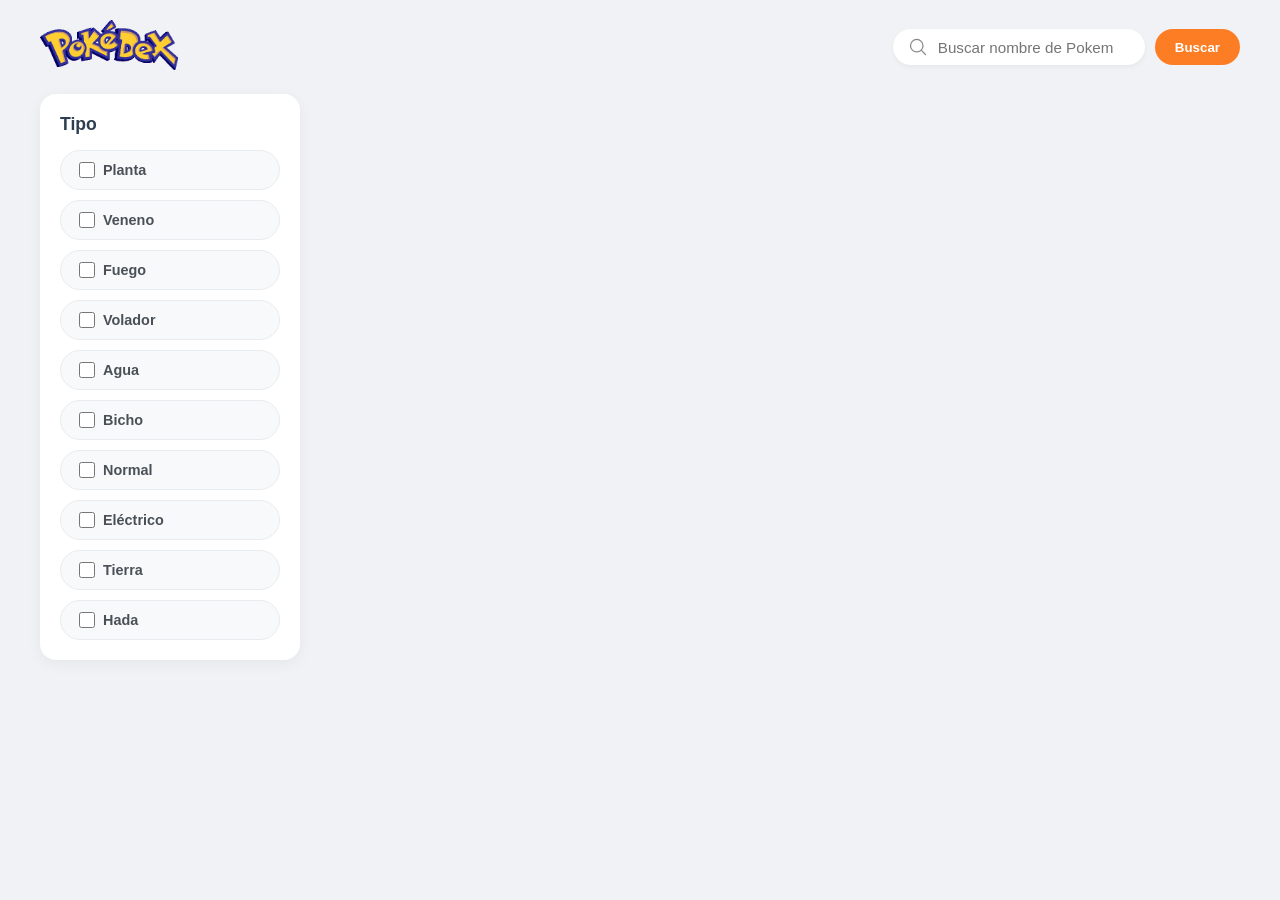
==== commit bfb9537b: "Hice que la barra de busqueda funcione por nombre y numero" ====
--- a/index.html
+++ b/index.html
@@ -1,67 +1,97 @@
 <!DOCTYPE html>
-<html lang="en">
+<html lang="es">
 
 <head>
     <meta charset="UTF-8">
     <meta name="viewport" content="width=device-width, initial-scale=1.0">
-    <title>Pokt</title>
+    <title>PokeMMO</title>
     <link rel="stylesheet" href="style.css">
 </head>
 
 <body>
+
+    <!-- HEADER -->
     <header class="container">
+
         <a href="/" class="Logo">
             <img src="img/Logo_Pokedex.png" alt="Logo_Pokedex">
         </a>
-        <form>
+
+        <!-- BUSCADOR -->
+        <form id="searchForm">
+
             <div class="form-group">
-                <svg xmlns="http://www.w3.org/2000/svg" fill="none" viewBox="0 0 24 24" stroke-width="1.5"
-                    stroke="currentColor" class="icon-search">
-                    <path stroke-linecap="round" stroke-linejoin="round"
+
+                <svg xmlns="http://www.w3.org/2000/svg"
+                    fill="none"
+                    viewBox="0 0 24 24"
+                    stroke-width="1.5"
+                    stroke="currentColor"
+                    class="icon-search">
+
+                    <path stroke-linecap="round"
+                        stroke-linejoin="round"
                         d="m21 21-5.197-5.197m0 0A7.5 7.5 0 1 0 5.196 5.196a7.5 7.5 0 0 0 10.607 10.607Z" />
+
                 </svg>
-                <input type="search" placeholder="Buscar nombre de Pokemon">
+
+                <input
+                    type="search"
+                    id="searchInput"
+                    placeholder="Buscar nombre de Pokemon"
+                    autocomplete="off">
+
             </div>
-            <button class="btn-search">Buscar</button>
+
+            <button type="submit" class="btn-search">
+                Buscar
+            </button>
+
         </form>
+
     </header>
 
-    <!-- CONTENEDOR PRINCIPAL PARA DIVIDIR LA BARRA LATERAL Y EL CONTENIDO -->
+
+    <!-- CONTENEDOR PRINCIPAL -->
     <div class="page-layout">
 
-        <!-- FILTROS AMPLIADOS (BARRA LATERAL IZQUIERDA) -->
+
+        <!-- FILTROS -->
         <aside class="container-filters">
+
             <div class="filter-by-type">
+
                 <span>Tipo</span>
+
                 <div class="group-type">
                     <input type="checkbox" name="grass" id="grass">
                     <label for="grass">Planta</label>
-                </div> 
+                </div>
 
                 <div class="group-type">
                     <input type="checkbox" name="poison" id="poison">
                     <label for="poison">Veneno</label>
-                </div> 
+                </div>
 
                 <div class="group-type">
                     <input type="checkbox" name="fire" id="fire">
                     <label for="fire">Fuego</label>
-                </div> 
+                </div>
 
                 <div class="group-type">
                     <input type="checkbox" name="flying" id="flying">
                     <label for="flying">Volador</label>
-                </div> 
+                </div>
 
                 <div class="group-type">
                     <input type="checkbox" name="water" id="water">
                     <label for="water">Agua</label>
-                </div> 
+                </div>
 
                 <div class="group-type">
                     <input type="checkbox" name="bug" id="bug">
                     <label for="bug">Bicho</label>
-                </div> 
+                </div>
 
                 <div class="group-type">
                     <input type="checkbox" name="normal" id="normal">
@@ -82,618 +112,73 @@
                     <input type="checkbox" name="fairy" id="fairy">
                     <label for="fairy">Hada</label>
                 </div>
+
             </div>
+
         </aside>
 
-        <!-- CONTENIDO PRINCIPAL (LISTA DE POKÉMON Y FILTRO SUPERIOR) -->
-        <div class="content-main">
-            <div class="container-filter container">
-                <div class="icon-filter">
-                    <svg xmlns="http://www.w3.org/2000/svg" fill="none" viewBox="0 0 24 24" stroke-width="1.5"
-                        stroke="currentColor" class="icon">
-                        <path stroke-linecap="round" stroke-linejoin="round"
-                            d="M10.5 6h9.75M10.5 6a1.5 1.5 0 1 1-3 0m3 0a1.5 1.5 0 1 0-3 0M3.75 6H7.5m3 12h9.75m-9.75 0a1.5 1.5 0 0 1-3 0m3 0a1.5 1.5 0 0 0-3 0m-3.75 0H7.5m9-6h3.75m-3.75 0a1.5 1.5 0 0 1-3 0m3 0a1.5 1.5 0 0 0-3 0m-9.75 0h9.75" />
-                    </svg>
-                </div>
-                <span>Filtrar</span>
+
+        <!-- LISTA DE POKÉMON -->
+        <!-- IMPORTANTE: id="listaPokemon" -->
+        <main
+            id="listaPokemon"
+            class="card-list-pokemon container">
+        </main>
+
+    </div>
+
+
+    <!-- MODAL -->
+    <div id="modalOverlay" class="modal-overlay">
+
+        <div class="modal-card">
+
+            <button id="closeModal" class="close-btn">
+                X
+            </button>
+
+            <img
+                id="modalImg"
+                class="modal-img"
+                src=""
+                alt="Pokémon">
+
+            <h2
+                id="modalTitle"
+                class="modal-title">
+            </h2>
+
+            <p
+                id="modalId"
+                class="modal-id">
+            </p>
+
+            <div
+                id="modalTypes"
+                class="card-types">
             </div>
 
-          <!-- LISTA DE POKÉMON (40 POKÉMON) -->
-<main class="card-list-pokemon container">
-    <!-- N° 1: Bulbasaur -->
-    <div class="card-pokemon" onclick="abrirModalPorId('1')">
-        <div class="card-img">
-            <img src="https://www.pokemon.com/static-assets/content-assets/cms2/img/pokedex/full/001.png" alt="Pokemon Bulbasaur">
+            <div
+                id="modalStats"
+                class="modal-stats">
+            </div>
+
         </div>
-        <div class="card-info">
-            <span class="pokemon-id">N° 1</span>
-            <h3>Bulbasaur</h3>
-            <div class="card-types">
-                <span class="grass">Planta</span>
-                <span class="poison">Veneno</span>
-            </div>
-        </div>
+
     </div>
 
-    <!-- N° 2: Ivysaur -->
-    <div class="card-pokemon" onclick="abrirModalPorId('2')">
-        <div class="card-img">
-            <img src="https://www.pokemon.com/static-assets/content-assets/cms2/img/pokedex/full/002.png" alt="Pokemon Ivysaur">
-        </div>
-        <div class="card-info">
-            <span class="pokemon-id">N° 2</span>
-            <h3>Ivysaur</h3>
-            <div class="card-types">
-                <span class="grass">Planta</span>
-                <span class="poison">Veneno</span>
-            </div>
-        </div>
+
+    <!-- MODAL SECUNDARIO -->
+    <div
+        id="pokemon-modal"
+        class="modal"
+        style="display: none;">
     </div>
 
-    <!-- N° 3: Venusaur -->
-    <div class="card-pokemon" onclick="abrirModalPorId('3')">
-        <div class="card-img">
-            <img src="https://www.pokemon.com/static-assets/content-assets/cms2/img/pokedex/full/003.png" alt="Pokemon Venusaur">
-        </div>
-        <div class="card-info">
-            <span class="pokemon-id">N° 3</span>
-            <h3>Venusaur</h3>
-            <div class="card-types">
-                <span class="grass">Planta</span>
-                <span class="poison">Veneno</span>
-            </div>
-        </div>
-    </div>
 
-    <!-- N° 4: Charmander -->
-    <div class="card-pokemon" onclick="abrirModalPorId('4')">
-        <div class="card-img">
-            <img src="https://www.pokemon.com/static-assets/content-assets/cms2/img/pokedex/full/004.png" alt="Pokemon Charmander">
-        </div>
-        <div class="card-info">
-            <span class="pokemon-id">N° 4</span>
-            <h3>Charmander</h3>
-            <div class="card-types">
-                <span class="fire">Fuego</span>
-            </div>
-        </div>
-    </div>
+    <!-- JAVASCRIPT -->
+    <script src="app.js"></script>
 
-    <!-- N° 5: Charmeleon -->
-    <div class="card-pokemon" onclick="abrirModalPorId('5')">
-        <div class="card-img">
-            <img src="https://www.pokemon.com/static-assets/content-assets/cms2/img/pokedex/full/005.png" alt="Pokemon Charmeleon">
-        </div>
-        <div class="card-info">
-            <span class="pokemon-id">N° 5</span>
-            <h3>Charmeleon</h3>
-            <div class="card-types">
-                <span class="fire">Fuego</span>
-            </div>
-        </div>
-    </div>
-
-    <!-- N° 6: Charizard -->
-    <div class="card-pokemon" onclick="abrirModalPorId('6')">
-        <div class="card-img">
-            <img src="https://www.pokemon.com/static-assets/content-assets/cms2/img/pokedex/full/006.png" alt="Pokemon Charizard">
-        </div>
-        <div class="card-info">
-            <span class="pokemon-id">N° 6</span>
-            <h3>Charizard</h3>
-            <div class="card-types">
-                <span class="fire">Fuego</span>
-                <span class="flying">Volador</span>
-            </div>
-        </div>
-    </div>
-
-    <!-- N° 7: Squirtle -->
-    <div class="card-pokemon" onclick="abrirModalPorId('7')">
-        <div class="card-img">
-            <img src="https://www.pokemon.com/static-assets/content-assets/cms2/img/pokedex/full/007.png" alt="Pokemon Squirtle">
-        </div>
-        <div class="card-info">
-            <span class="pokemon-id">N° 7</span>
-            <h3>Squirtle</h3>
-            <div class="card-types">
-                <span class="water">Agua</span>
-            </div>
-        </div>
-    </div>
-
-    <!-- N° 8: Wartortle -->
-    <div class="card-pokemon" onclick="abrirModalPorId('8')">
-        <div class="card-img">
-            <img src="https://www.pokemon.com/static-assets/content-assets/cms2/img/pokedex/full/008.png" alt="Pokemon Wartortle">
-        </div>
-        <div class="card-info">
-            <span class="pokemon-id">N° 8</span>
-            <h3>Wartortle</h3>
-            <div class="card-types">
-                <span class="water">Agua</span>
-            </div>
-        </div>
-    </div>
-
-    <!-- N° 9: Blastoise -->
-    <div class="card-pokemon" onclick="abrirModalPorId('9')">
-        <div class="card-img">
-            <img src="https://www.pokemon.com/static-assets/content-assets/cms2/img/pokedex/full/009.png" alt="Pokemon Blastoise">
-        </div>
-        <div class="card-info">
-            <span class="pokemon-id">N° 9</span>
-            <h3>Blastoise</h3>
-            <div class="card-types">
-                <span class="water">Agua</span>
-            </div>
-        </div>
-    </div>
-
-    <!-- N° 10: Caterpie -->
-    <div class="card-pokemon" onclick="abrirModalPorId('10')">
-        <div class="card-img">
-            <img src="https://www.pokemon.com/static-assets/content-assets/cms2/img/pokedex/full/010.png" alt="Pokemon Caterpie">
-        </div>
-        <div class="card-info">
-            <span class="pokemon-id">N° 10</span>
-            <h3>Caterpie</h3>
-            <div class="card-types">
-                <span class="bug">Bicho</span>
-            </div>
-        </div>
-    </div>
-
-    <!-- N° 11: Metapod -->
-    <div class="card-pokemon" onclick="abrirModalPorId('11')">
-        <div class="card-img">
-            <img src="https://www.pokemon.com/static-assets/content-assets/cms2/img/pokedex/full/011.png" alt="Pokemon Metapod">
-        </div>
-        <div class="card-info">
-            <span class="pokemon-id">N° 11</span>
-            <h3>Metapod</h3>
-            <div class="card-types">
-                <span class="bug">Bicho</span>
-            </div>
-        </div>
-    </div>
-
-    <!-- N° 12: Butterfree -->
-    <div class="card-pokemon" onclick="abrirModalPorId('12')">
-        <div class="card-img">
-            <img src="https://www.pokemon.com/static-assets/content-assets/cms2/img/pokedex/full/012.png" alt="Pokemon Butterfree">
-        </div>
-        <div class="card-info">
-            <span class="pokemon-id">N° 12</span>
-            <h3>Butterfree</h3>
-            <div class="card-types">
-                <span class="bug">Bicho</span>
-                <span class="flying">Volador</span>
-            </div>
-        </div>
-    </div>
-
-    <!-- N° 13: Weedle -->
-    <div class="card-pokemon" onclick="abrirModalPorId('13')">
-        <div class="card-img">
-            <img src="https://www.pokemon.com/static-assets/content-assets/cms2/img/pokedex/full/013.png" alt="Pokemon Weedle">
-        </div>
-        <div class="card-info">
-            <span class="pokemon-id">N° 13</span>
-            <h3>Weedle</h3>
-            <div class="card-types">
-                <span class="bug">Bicho</span>
-                <span class="poison">Veneno</span>
-            </div>
-        </div>
-    </div>
-
-    <!-- N° 14: Kakuna -->
-    <div class="card-pokemon" onclick="abrirModalPorId('14')">
-        <div class="card-img">
-            <img src="https://www.pokemon.com/static-assets/content-assets/cms2/img/pokedex/full/014.png" alt="Pokemon Kakuna">
-        </div>
-        <div class="card-info">
-            <span class="pokemon-id">N° 14</span>
-            <h3>Kakuna</h3>
-            <div class="card-types">
-                <span class="bug">Bicho</span>
-                <span class="poison">Veneno</span>
-            </div>
-        </div>
-    </div>
-
-    <!-- N° 15: Beedrill -->
-    <div class="card-pokemon" onclick="abrirModalPorId('15')">
-        <div class="card-img">
-            <img src="https://www.pokemon.com/static-assets/content-assets/cms2/img/pokedex/full/015.png" alt="Pokemon Beedrill">
-        </div>
-        <div class="card-info">
-            <span class="pokemon-id">N° 15</span>
-            <h3>Beedrill</h3>
-            <div class="card-types">
-                <span class="bug">Bicho</span>
-                <span class="poison">Veneno</span>
-            </div>
-        </div>
-    </div>
-
-    <!-- N° 16: Pidgey -->
-    <div class="card-pokemon" onclick="abrirModalPorId('16')">
-        <div class="card-img">
-            <img src="https://www.pokemon.com/static-assets/content-assets/cms2/img/pokedex/full/016.png" alt="Pokemon Pidgey">
-        </div>
-        <div class="card-info">
-            <span class="pokemon-id">N° 16</span>
-            <h3>Pidgey</h3>
-            <div class="card-types">
-                <span class="normal">Normal</span>
-                <span class="flying">Volador</span>
-            </div>
-        </div>
-    </div>
-
-    <!-- N° 17: Pidgeotto -->
-    <div class="card-pokemon" onclick="abrirModalPorId('17')">
-        <div class="card-img">
-            <img src="https://www.pokemon.com/static-assets/content-assets/cms2/img/pokedex/full/017.png" alt="Pokemon Pidgeotto">
-        </div>
-        <div class="card-info">
-            <span class="pokemon-id">N° 17</span>
-            <h3>Pidgeotto</h3>
-            <div class="card-types">
-                <span class="normal">Normal</span>
-                <span class="flying">Volador</span>
-            </div>
-        </div>
-    </div>
-
-    <!-- N° 18: Pidgeot -->
-    <div class="card-pokemon" onclick="abrirModalPorId('18')">
-        <div class="card-img">
-            <img src="https://www.pokemon.com/static-assets/content-assets/cms2/img/pokedex/full/018.png" alt="Pokemon Pidgeot">
-        </div>
-        <div class="card-info">
-            <span class="pokemon-id">N° 18</span>
-            <h3>Pidgeot</h3>
-            <div class="card-types">
-                <span class="normal">Normal</span>
-                <span class="flying">Volador</span>
-            </div>
-        </div>
-    </div>
-
-    <!-- N° 19: Rattata -->
-    <div class="card-pokemon" onclick="abrirModalPorId('19')">
-        <div class="card-img">
-            <img src="https://www.pokemon.com/static-assets/content-assets/cms2/img/pokedex/full/019.png" alt="Pokemon Rattata">
-        </div>
-        <div class="card-info">
-            <span class="pokemon-id">N° 19</span>
-            <h3>Rattata</h3>
-            <div class="card-types">
-                <span class="normal">Normal</span>
-            </div>
-        </div>
-    </div>
-
-    <!-- N° 20: Raticate -->
-    <div class="card-pokemon" onclick="abrirModalPorId('20')">
-        <div class="card-img">
-            <img src="https://www.pokemon.com/static-assets/content-assets/cms2/img/pokedex/full/020.png" alt="Pokemon Raticate">
-        </div>
-        <div class="card-info">
-            <span class="pokemon-id">N° 20</span>
-            <h3>Raticate</h3>
-            <div class="card-types">
-                <span class="normal">Normal</span>
-            </div>
-        </div>
-    </div>
-
-    <!-- N° 21: Spearow -->
-    <div class="card-pokemon" onclick="abrirModalPorId('21')">
-        <div class="card-img">
-            <img src="https://www.pokemon.com/static-assets/content-assets/cms2/img/pokedex/full/021.png" alt="Pokemon Spearow">
-        </div>
-        <div class="card-info">
-            <span class="pokemon-id">N° 21</span>
-            <h3>Spearow</h3>
-            <div class="card-types">
-                <span class="normal">Normal</span>
-                <span class="flying">Volador</span>
-            </div>
-        </div>
-    </div>
-
-    <!-- N° 22: Fearow -->
-    <div class="card-pokemon" onclick="abrirModalPorId('22')">
-        <div class="card-img">
-            <img src="https://www.pokemon.com/static-assets/content-assets/cms2/img/pokedex/full/022.png" alt="Pokemon Fearow">
-        </div>
-        <div class="card-info">
-            <span class="pokemon-id">N° 22</span>
-            <h3>Fearow</h3>
-            <div class="card-types">
-                <span class="normal">Normal</span>
-                <span class="flying">Volador</span>
-            </div>
-        </div>
-    </div>
-
-    <!-- N° 23: Ekans -->
-    <div class="card-pokemon" onclick="abrirModalPorId('23')">
-        <div class="card-img">
-            <img src="https://www.pokemon.com/static-assets/content-assets/cms2/img/pokedex/full/023.png" alt="Pokemon Ekans">
-        </div>
-        <div class="card-info">
-            <span class="pokemon-id">N° 23</span>
-            <h3>Ekans</h3>
-            <div class="card-types">
-                <span class="poison">Veneno</span>
-            </div>
-        </div>
-    </div>
-
-    <!-- N° 24: Arbok -->
-    <div class="card-pokemon" onclick="abrirModalPorId('24')">
-        <div class="card-img">
-            <img src="https://www.pokemon.com/static-assets/content-assets/cms2/img/pokedex/full/024.png" alt="Pokemon Arbok">
-        </div>
-        <div class="card-info">
-            <span class="pokemon-id">N° 24</span>
-            <h3>Arbok</h3>
-            <div class="card-types">
-                <span class="poison">Veneno</span>
-            </div>
-        </div>
-    </div>
-
-    <!-- N° 25: Pikachu -->
-    <div class="card-pokemon" onclick="abrirModalPorId('25')">
-        <div class="card-img">
-            <img src="https://www.pokemon.com/static-assets/content-assets/cms2/img/pokedex/full/025.png" alt="Pokemon Pikachu">
-        </div>
-        <div class="card-info">
-            <span class="pokemon-id">N° 25</span>
-            <h3>Pikachu</h3>
-            <div class="card-types">
-                <span class="electric">Eléctrico</span>
-            </div>
-        </div>
-    </div>
-
-    <!-- N° 26: Raichu -->
-    <div class="card-pokemon" onclick="abrirModalPorId('26')">
-        <div class="card-img">
-            <img src="https://www.pokemon.com/static-assets/content-assets/cms2/img/pokedex/full/026.png" alt="Pokemon Raichu">
-        </div>
-        <div class="card-info">
-            <span class="pokemon-id">N° 26</span>
-            <h3>Raichu</h3>
-            <div class="card-types">
-                <span class="electric">Eléctrico</span>
-            </div>
-        </div>
-    </div>
-
-    <!-- N° 27: Sandshrew -->
-    <div class="card-pokemon" onclick="abrirModalPorId('27')">
-        <div class="card-img">
-            <img src="https://www.pokemon.com/static-assets/content-assets/cms2/img/pokedex/full/027.png" alt="Pokemon Sandshrew">
-        </div>
-        <div class="card-info">
-            <span class="pokemon-id">N° 27</span>
-            <h3>Sandshrew</h3>
-            <div class="card-types">
-                <span class="ground">Tierra</span>
-            </div>
-        </div>
-    </div>
-
-    <!-- N° 28: Sandslash -->
-    <div class="card-pokemon" onclick="abrirModalPorId('28')">
-        <div class="card-img">
-            <img src="https://www.pokemon.com/static-assets/content-assets/cms2/img/pokedex/full/028.png" alt="Pokemon Sandslash">
-        </div>
-        <div class="card-info">
-            <span class="pokemon-id">N° 28</span>
-            <h3>Sandslash</h3>
-            <div class="card-types">
-                <span class="ground">Tierra</span>
-            </div>
-        </div>
-    </div>
-
-    <!-- N° 29: Nidoran♀ -->
-    <div class="card-pokemon" onclick="abrirModalPorId('29')">
-        <div class="card-img">
-            <img src="https://www.pokemon.com/static-assets/content-assets/cms2/img/pokedex/full/029.png" alt="Pokemon Nidoran">
-        </div>
-        <div class="card-info">
-            <span class="pokemon-id">N° 29</span>
-            <h3>Nidoran♀</h3>
-            <div class="card-types">
-                <span class="poison">Veneno</span>
-            </div>
-        </div>
-    </div>
-
-    <!-- N° 30: Nidorina -->
-    <div class="card-pokemon" onclick="abrirModalPorId('30')">
-        <div class="card-img">
-            <img src="https://www.pokemon.com/static-assets/content-assets/cms2/img/pokedex/full/030.png" alt="Pokemon Nidorina">
-        </div>
-        <div class="card-info">
-            <span class="pokemon-id">N° 30</span>
-            <h3>Nidorina</h3>
-            <div class="card-types">
-                <span class="poison">Veneno</span>
-            </div>
-        </div>
-    </div>
-
-    <!-- N° 31: Nidoqueen -->
-    <div class="card-pokemon" onclick="abrirModalPorId('31')">
-        <div class="card-img">
-            <img src="https://www.pokemon.com/static-assets/content-assets/cms2/img/pokedex/full/031.png" alt="Pokemon Nidoqueen">
-        </div>
-        <div class="card-info">
-            <span class="pokemon-id">N° 31</span>
-            <h3>Nidoqueen</h3>
-            <div class="card-types">
-                <span class="poison">Veneno</span>
-                <span class="ground">Tierra</span>
-            </div>
-        </div>
-    </div>
-
-    <!-- N° 32: Nidoran♂ -->
-    <div class="card-pokemon" onclick="abrirModalPorId('32')">
-        <div class="card-img">
-            <img src="https://www.pokemon.com/static-assets/content-assets/cms2/img/pokedex/full/032.png" alt="Pokemon Nidoran">
-        </div>
-        <div class="card-info">
-            <span class="pokemon-id">N° 32</span>
-            <h3>Nidoran♂</h3>
-            <div class="card-types">
-                <span class="poison">Veneno</span>
-            </div>
-        </div>
-    </div>
-
-    <!-- N° 33: Nidorino -->
-    <div class="card-pokemon" onclick="abrirModalPorId('33')">
-        <div class="card-img">
-            <img src="https://www.pokemon.com/static-assets/content-assets/cms2/img/pokedex/full/033.png" alt="Pokemon Nidorino">
-        </div>
-        <div class="card-info">
-            <span class="pokemon-id">N° 33</span>
-            <h3>Nidorino</h3>
-            <div class="card-types">
-                <span class="poison">Veneno</span>
-            </div>
-        </div>
-    </div>
-
-    <!-- N° 34: Nidoking -->
-    <div class="card-pokemon" onclick="abrirModalPorId('34')">
-        <div class="card-img">
-            <img src="https://www.pokemon.com/static-assets/content-assets/cms2/img/pokedex/full/034.png" alt="Pokemon Nidoking">
-        </div>
-        <div class="card-info">
-            <span class="pokemon-id">N° 34</span>
-            <h3>Nidoking</h3>
-            <div class="card-types">
-                <span class="poison">Veneno</span>
-                <span class="ground">Tierra</span>
-            </div>
-        </div>
-    </div>
-
-    <!-- N° 35: Clefairy -->
-    <div class="card-pokemon" onclick="abrirModalPorId('35')">
-        <div class="card-img">
-            <img src="https://www.pokemon.com/static-assets/content-assets/cms2/img/pokedex/full/035.png" alt="Pokemon Clefairy">
-        </div>
-        <div class="card-info">
-            <span class="pokemon-id">N° 35</span>
-            <h3>Clefairy</h3>
-            <div class="card-types">
-                <span class="fairy">Hada</span>
-            </div>
-        </div>
-    </div>
-
-    <!-- N° 36: Clefable -->
-    <div class="card-pokemon" onclick="abrirModalPorId('36')">
-        <div class="card-img">
-            <img src="https://www.pokemon.com/static-assets/content-assets/cms2/img/pokedex/full/036.png" alt="Pokemon Clefable">
-        </div>
-        <div class="card-info">
-            <span class="pokemon-id">N° 36</span>
-            <h3>Clefable</h3>
-            <div class="card-types">
-                <span class="fairy">Hada</span>
-            </div>
-        </div>
-    </div>
-
-    <!-- N° 37: Vulpix -->
-    <div class="card-pokemon" onclick="abrirModalPorId('37')">
-        <div class="card-img">
-            <img src="https://www.pokemon.com/static-assets/content-assets/cms2/img/pokedex/full/037.png" alt="Pokemon Vulpix">
-        </div>
-        <div class="card-info">
-            <span class="pokemon-id">N° 37</span>
-            <h3>Vulpix</h3>
-            <div class="card-types">
-                <span class="fire">Fuego</span>
-            </div>
-        </div>
-    </div>
-
-    <!-- N° 38: Ninetales -->
-    <div class="card-pokemon" onclick="abrirModalPorId('38')">
-        <div class="card-img">
-            <img src="https://www.pokemon.com/static-assets/content-assets/cms2/img/pokedex/full/038.png" alt="Pokemon Ninetales">
-        </div>
-        <div class="card-info">
-            <span class="pokemon-id">N° 38</span>
-            <h3>Ninetales</h3>
-            <div class="card-types">
-                <span class="fire">Fuego</span>
-            </div>
-        </div>
-    </div>
-
-    <!-- N° 39: Jigglypuff -->
-    <div class="card-pokemon" onclick="abrirModalPorId('39')">
-        <div class="card-img">
-            <img src="https://www.pokemon.com/static-assets/content-assets/cms2/img/pokedex/full/039.png" alt="Pokemon Jigglypuff">
-        </div>
-        <div class="card-info">
-            <span class="pokemon-id">N° 39</span>
-            <h3>Jigglypuff</h3>
-            <div class="card-types">
-                <span class="normal">Normal</span>
-                <span class="fairy">Hada</span>
-            </div>
-        </div>
-    </div>
-
-    <!-- N° 40: Wigglytuff -->
-    <div class="card-pokemon" onclick="abrirModalPorId('40')">
-        <div class="card-img">
-            <img src="https://www.pokemon.com/static-assets/content-assets/cms2/img/pokedex/full/040.png" alt="Pokemon Wigglytuff">
-        </div>
-        <div class="card-info">
-            <span class="pokemon-id">N° 40</span>
-            <h3>Wigglytuff</h3>
-            <div class="card-types">
-                <span class="normal">Normal</span>
-                <span class="fairy">Hada</span>
-            </div>
-        </div>
-    </div>
-</main>
-        </div>
-    </div>
-    <!-- El contenedor del modal -->
-<div id="modalOverlay" class="modal-overlay">
-    <div class="modal-card">
-        <button id="closeModal" class="close-btn">X</button>
-        <img id="modalImg" class="modal-img" src="" alt="Pokémon">
-        <h2 id="modalTitle" class="modal-title"></h2>
-        <p id="modalId" class="modal-id"></p>
-        <div id="modalTypes" class="card-types"></div>
-        <div id="modalStats" class="modal-stats"></div>
-    </div>
-</div>
-<div id="pokemon-modal" class="modal" style="display: none;">
-    <!-- Aquí es donde JavaScript inyectará la tarjeta con las stats -->
-</div>
-<script src="app.js"></script>
 </body>
 
 </html>
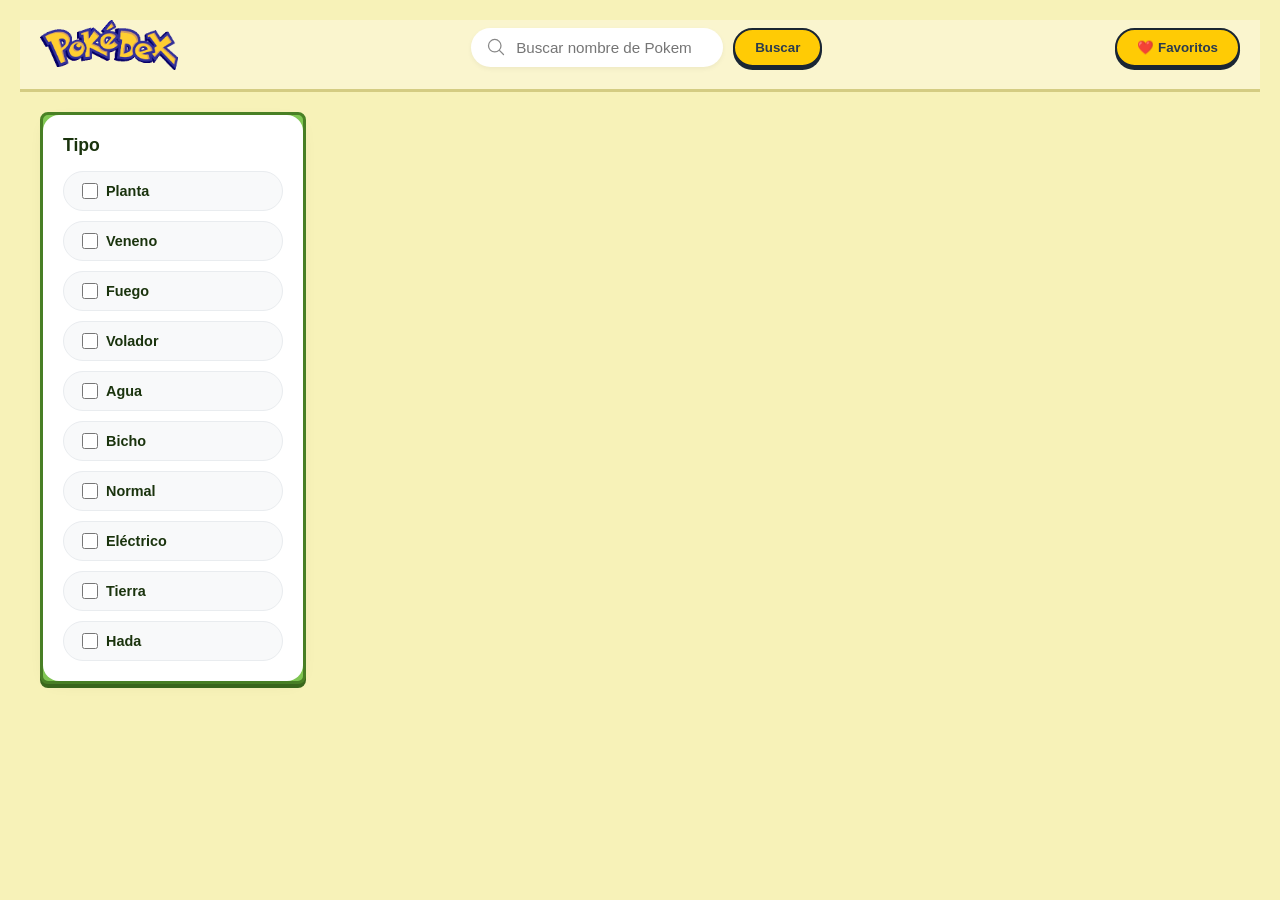
==== commit 4ceb6ee3: "Agregue la seccion de favoritos y cambie el diseño de la interfaz de la pagina" ====
--- a/index.html
+++ b/index.html
@@ -22,24 +22,15 @@
 
             <div class="form-group">
 
-                <svg xmlns="http://www.w3.org/2000/svg"
-                    fill="none"
-                    viewBox="0 0 24 24"
-                    stroke-width="1.5"
-                    stroke="currentColor"
-                    class="icon-search">
-
-                    <path stroke-linecap="round"
-                        stroke-linejoin="round"
+                <svg xmlns="http://www.w3.org/2000/svg" fill="none" viewBox="0 0 24 24" stroke-width="1.5"
+                    stroke="currentColor" class="icon-search">
+
+                    <path stroke-linecap="round" stroke-linejoin="round"
                         d="m21 21-5.197-5.197m0 0A7.5 7.5 0 1 0 5.196 5.196a7.5 7.5 0 0 0 10.607 10.607Z" />
 
                 </svg>
 
-                <input
-                    type="search"
-                    id="searchInput"
-                    placeholder="Buscar nombre de Pokemon"
-                    autocomplete="off">
+                <input type="search" id="searchInput" placeholder="Buscar nombre de Pokemon" autocomplete="off">
 
             </div>
 
@@ -49,6 +40,11 @@
 
         </form>
 
+        <!-- BOTÓN FAVORITOS -->
+        <button id="btnFavoritos" class="btn-favoritos">
+            ❤️ Favoritos
+        </button>
+
     </header>
 
 
@@ -118,17 +114,64 @@
         </aside>
 
 
-        <!-- LISTA DE POKÉMON -->
-        <!-- IMPORTANTE: id="listaPokemon" -->
-        <main
-            id="listaPokemon"
-            class="card-list-pokemon container">
+        <!-- CONTENEDOR DE POKÉMON -->
+        <main id="listaPokemon" class="card-list-pokemon container">
         </main>
 
-    </div>
-
-
-    <!-- MODAL -->
+
+    </div>
+
+
+    <!-- PAGINACIÓN -->
+    <div id="paginacion"></div>
+
+
+    <!-- =====================================================
+         MODAL DE FAVORITOS
+    ====================================================== -->
+
+    <div id="favoritesOverlay" class="modal-overlay">
+
+        <div id="favoritesModal" class="favorites-modal">
+
+            <!-- BOTÓN CERRAR -->
+            <button id="closeFavorites" class="close-btn">
+                X
+            </button>
+
+            <!-- TÍTULO -->
+            <div class="favoritos-header">
+
+                <h2>
+                    ❤️ Mis Pokémon favoritos
+                </h2>
+
+                <span id="favoritesCount">
+                    0 favoritos
+                </span>
+
+            </div>
+
+
+            <!-- LISTA DE FAVORITOS -->
+            <div id="favoritesList" class="lista-favoritos">
+            </div>
+
+
+            <!-- MENSAJE CUANDO NO HAY FAVORITOS -->
+            <p id="noFavorites" class="no-favorites">
+                No tienes Pokémon favoritos todavía.
+            </p>
+
+        </div>
+
+    </div>
+
+
+    <!-- =====================================================
+         MODAL PRINCIPAL
+    ====================================================== -->
+
     <div id="modalOverlay" class="modal-overlay">
 
         <div class="modal-card">
@@ -137,30 +180,18 @@
                 X
             </button>
 
-            <img
-                id="modalImg"
-                class="modal-img"
-                src=""
-                alt="Pokémon">
-
-            <h2
-                id="modalTitle"
-                class="modal-title">
+            <img id="modalImg" class="modal-img" src="" alt="Pokémon">
+
+            <h2 id="modalTitle" class="modal-title">
             </h2>
 
-            <p
-                id="modalId"
-                class="modal-id">
+            <p id="modalId" class="modal-id">
             </p>
 
-            <div
-                id="modalTypes"
-                class="card-types">
-            </div>
-
-            <div
-                id="modalStats"
-                class="modal-stats">
+            <div id="modalTypes" class="card-types">
+            </div>
+
+            <div id="modalStats" class="modal-stats">
             </div>
 
         </div>
@@ -168,11 +199,11 @@
     </div>
 
 
-    <!-- MODAL SECUNDARIO -->
-    <div
-        id="pokemon-modal"
-        class="modal"
-        style="display: none;">
+    <!-- =====================================================
+         MODAL SECUNDARIO
+    ====================================================== -->
+
+    <div id="pokemon-modal" class="modal" style="display: none;">
     </div>
 
 
--- a/style.css
+++ b/style.css
@@ -424,4 +424,543 @@
     height: 100%;
     background-color: #78c850;
     border-radius: 4px;
+}
+
+
+/* =====================================================
+   PAGINACIÓN
+===================================================== */
+
+#paginacion {
+    width: 100%;
+    max-width: 1200px;
+
+    margin: 30px auto 40px auto;
+
+    display: flex;
+    justify-content: center;
+    align-items: center;
+
+    gap: 12px;
+
+    clear: both;
+}
+
+#paginacion button {
+    width: 45px;
+    height: 45px;
+
+    border: none;
+    border-radius: 10px;
+
+    background-color: #ffffff;
+    color: #333;
+
+    font-size: 17px;
+    font-weight: 700;
+
+    cursor: pointer;
+
+    box-shadow: 0 3px 8px rgba(0, 0, 0, 0.12);
+
+    transition: 
+        transform 0.2s ease,
+        background-color 0.2s ease,
+        color 0.2s ease;
+}
+
+#paginacion button:hover {
+    transform: translateY(-3px);
+}
+
+#paginacion button.active {
+    background-color: #333;
+    color: #ffffff;
+}
+
+#paginacion button:disabled {
+    opacity: 0.35;
+    cursor: not-allowed;
+    transform: none;
+}
+
+/* Flechas */
+
+#paginacion button:first-child,
+#paginacion button:last-child {
+    font-size: 25px;
+}
+
+/* =====================================================
+   BOTÓN FAVORITOS
+===================================================== */
+
+.btn-favoritos {
+    background-color: #ffffff;
+    color: #333;
+    border: none;
+    padding: 10px 20px;
+    border-radius: 25px;
+    font-weight: 700;
+    cursor: pointer;
+
+    box-shadow: 0 2px 8px rgba(0, 0, 0, 0.08);
+
+    transition: 
+        transform 0.2s ease,
+        background-color 0.2s ease;
+}
+
+.btn-favoritos:hover {
+    transform: translateY(-2px);
+    background-color: #f8f8f8;
+}
+
+
+/* =====================================================
+   BOTÓN FAVORITOS
+===================================================== */
+
+.btn-favoritos {
+    background-color: #ffffff;
+    color: #333;
+    border: none;
+    padding: 10px 20px;
+    border-radius: 25px;
+    font-weight: 700;
+    cursor: pointer;
+
+    box-shadow: 0 2px 8px rgba(0, 0, 0, 0.08);
+
+    transition:
+        transform 0.2s ease,
+        background-color 0.2s ease;
+}
+
+.btn-favoritos:hover {
+    transform: translateY(-2px);
+    background-color: #f8f8f8;
+}
+
+
+/* =====================================================
+   MODAL DE FAVORITOS
+===================================================== */
+
+#favoritesOverlay {
+    position: fixed;
+    top: 0;
+    left: 0;
+
+    width: 100%;
+    height: 100%;
+
+    background-color: rgba(0, 0, 0, 0.6);
+
+    display: flex;
+    justify-content: center;
+    align-items: center;
+
+    z-index: 2000;
+
+    opacity: 0;
+    pointer-events: none;
+
+    transition: opacity 0.3s ease;
+}
+
+
+/* Cuando se abre */
+
+#favoritesOverlay.active {
+    opacity: 1;
+    pointer-events: auto;
+}
+
+
+/* =====================================================
+   TARJETA DEL MODAL DE FAVORITOS
+===================================================== */
+
+#favoritesModal {
+    background-color: #ffffff;
+
+    width: 90%;
+    max-width: 900px;
+
+    max-height: 85vh;
+
+    padding: 25px;
+
+    border-radius: 20px;
+
+    box-shadow:
+        0 10px 30px rgba(0, 0, 0, 0.25);
+
+    position: relative;
+
+    overflow-y: auto;
+
+    transform: scale(0.8);
+
+    transition: transform 0.3s ease;
+}
+
+
+/* Animación al abrir */
+
+#favoritesOverlay.active #favoritesModal {
+    transform: scale(1);
+}
+
+
+/* =====================================================
+   ENCABEZADO DE FAVORITOS
+===================================================== */
+
+#favoritesModal .favoritos-header {
+    display: flex;
+
+    justify-content: space-between;
+    align-items: center;
+
+    margin-bottom: 20px;
+
+    padding-right: 35px;
+}
+
+#favoritesModal .favoritos-header h2 {
+    margin: 0;
+
+    color: #2c3e50;
+
+    font-size: 22px;
+}
+
+#favoritesModal #favoritesCount {
+    color: #888;
+
+    font-size: 14px;
+
+    font-weight: 600;
+}
+
+
+/* =====================================================
+   BOTÓN CERRAR FAVORITOS
+===================================================== */
+
+#closeFavorites {
+    position: absolute;
+
+    top: 15px;
+    right: 15px;
+
+    background: #ececec;
+
+    border: none;
+
+    width: 32px;
+    height: 32px;
+
+    border-radius: 50%;
+
+    font-weight: bold;
+
+    cursor: pointer;
+
+    font-size: 14px;
+
+    z-index: 10;
+
+    transition:
+        background-color 0.2s ease,
+        color 0.2s ease;
+}
+
+#closeFavorites:hover {
+    background-color: #000000;
+    color: #ffffff;
+}
+
+
+/* =====================================================
+   LISTA DE FAVORITOS
+===================================================== */
+
+#favoritesList {
+    display: grid;
+
+    grid-template-columns:
+        repeat(auto-fill, minmax(180px, 1fr));
+
+    gap: 20px;
+}
+
+
+/* =====================================================
+   TARJETA DE POKÉMON FAVORITO
+===================================================== */
+
+#favoritesList .tarjeta-favorito {
+    background-color: #f8f9fa;
+
+    border-radius: 14px;
+
+    padding: 15px;
+
+    text-align: center;
+
+    position: relative;
+
+    cursor: pointer;
+
+    box-shadow:
+        0 3px 10px rgba(0, 0, 0, 0.06);
+
+    transition:
+        transform 0.2s ease,
+        box-shadow 0.2s ease;
+}
+
+#favoritesList .tarjeta-favorito:hover {
+    transform: translateY(-5px);
+
+    box-shadow:
+        0 7px 18px rgba(0, 0, 0, 0.12);
+}
+
+
+/* =====================================================
+   IMAGEN DEL FAVORITO
+===================================================== */
+
+#favoritesList .tarjeta-favorito img {
+    width: 110px;
+    height: 110px;
+
+    object-fit: contain;
+}
+
+
+/* =====================================================
+   NOMBRE DEL FAVORITO
+===================================================== */
+
+#favoritesList .tarjeta-favorito h3 {
+    margin: 8px 0;
+
+    color: #2c3e50;
+
+    text-transform: capitalize;
+}
+
+
+/* =====================================================
+   ID DEL POKÉMON FAVORITO
+===================================================== */
+
+#favoritesList .tarjeta-favorito .pokemon-id {
+    display: block;
+
+    margin-top: 5px;
+
+    color: #888;
+
+    font-size: 0.85rem;
+
+    font-weight: 600;
+}
+
+
+/* =====================================================
+   CORAZÓN
+===================================================== */
+
+.boton-favorito {
+    position: absolute;
+
+    top: 10px;
+    right: 10px;
+
+    width: 38px;
+    height: 38px;
+
+    border: none;
+
+    border-radius: 50%;
+
+    background-color: #ffffff;
+
+    font-size: 22px;
+
+    cursor: pointer;
+
+    display: flex;
+
+    justify-content: center;
+    align-items: center;
+
+    z-index: 5;
+
+    box-shadow:
+        0 2px 8px rgba(0, 0, 0, 0.12);
+
+    transition:
+        transform 0.2s ease;
+}
+
+.boton-favorito:hover {
+    transform: scale(1.15);
+}
+
+.boton-favorito.favorito {
+    color: #ff3b5c;
+}
+
+
+/* =====================================================
+   MENSAJE SIN FAVORITOS
+===================================================== */
+
+#noFavorites {
+    text-align: center;
+
+    color: #888;
+
+    padding: 25px;
+
+    margin: 0;
+}
+
+
+/* =====================================================
+   RESPONSIVE
+===================================================== */
+
+@media (max-width: 600px) {
+
+    #favoritesModal {
+        width: 85%;
+
+        padding: 20px;
+
+        max-height: 80vh;
+    }
+
+    #favoritesList {
+        grid-template-columns:
+            repeat(2, 1fr);
+
+        gap: 12px;
+    }
+
+    #favoritesList .tarjeta-favorito img {
+        width: 80px;
+        height: 80px;
+    }
+
+}
+
+/* ===================================================== */
+/* ESTILO RETRO POKÉMON (Inspirado en la interfaz clásica)*/
+/* ===================================================== */
+
+/* 1. Fondo general de la página (Amarillo crema retro) */
+body {
+    background-color: #f7f2b8 !important;
+}
+
+/* 2. Estilo para el panel de filtros izquierdo (Verde campo clásico) */
+.container-filters {
+    background-color: #82c954 !important;
+    border: 3px solid #4a8226 !important;
+    border-radius: 8px;
+    box-shadow: 0 4px 0 #3b681d;
+}
+
+.container-filters span,
+.container-filters label {
+    color: #1a330d !important;
+    font-weight: bold;
+}
+
+/* 3. Tarjetas de Pokémon con bordes estilo retro */
+.card-pokemon {
+    background-color: #ffffff !important;
+    border: 3px solid #6b9e42 !important;
+    border-radius: 10px !important;
+    box-shadow: 0 4px 0 #4a8226 !important;
+}
+
+/* 4. Botón de búsqueda y favoritos con tono clásico de los menús */
+.btn-search, 
+#btnFavoritos {
+    background-color: #ffcb05 !important; /* Amarillo clásico Pokémon */
+    color: #2b3b4e !important;
+    border: 2px solid #1a2634 !important;
+    font-weight: bold;
+    box-shadow: 0 3px 0 #1a2634;
+}
+
+.btn-search:hover, 
+#btnFavoritos:hover {
+    background-color: #ffde59 !important;
+}
+
+/* 5. Cabecera (Header) con toque clásico */
+header.container {
+    background-color: #faf5ce;
+    border-bottom: 3px solid #d4cc82;
+    padding-bottom: 15px;
+}
+
+/* ===================================================== */
+/* ESTILO RETRO PARA EL MODAL DE ESTADÍSTICAS            */
+/* ===================================================== */
+
+/* 1. La tarjeta del modal */
+.modal-card {
+    background-color: #faf5ce !important; /* Fondo crema claro estilo menú */
+    border: 4px solid #4a8226 !important;  /* Borde verde clásico */
+    border-radius: 12px !important;
+    box-shadow: 0 6px 0 #2e5217 !important; /* Sombra sólida con relieve */
+}
+
+/* 2. Botón de cerrar (la "X") */
+.close-btn {
+    background-color: #ff5350 !important;
+    color: #ffffff !important;
+    border: 2px solid #b32d2a !important;
+    border-radius: 50%;
+    font-weight: bold;
+    box-shadow: 0 3px 0 #b32d2a;
+}
+
+.close-btn:hover {
+    background-color: #ff7674 !important;
+}
+
+/* 3. Barras de estadísticas con estilo retro y bordes */
+.stat-bar-container {
+    background-color: #e2dca7 !important;
+    border: 2px solid #a8a065 !important;
+    border-radius: 4px !important;
+    overflow: hidden;
+    height: 12px !important;
+}
+
+.stat-bar {
+    background-color: #82c954 !important; /* Verde clásico para el nivel de estadística */
+}
+
+/* 4. Textos y títulos del modal */
+.modal-title {
+    color: #2b3b4e !important;
+    font-weight: bold;
+}
+
+.modal-id {
+    color: #555555 !important;
+    font-weight: bold;
 }
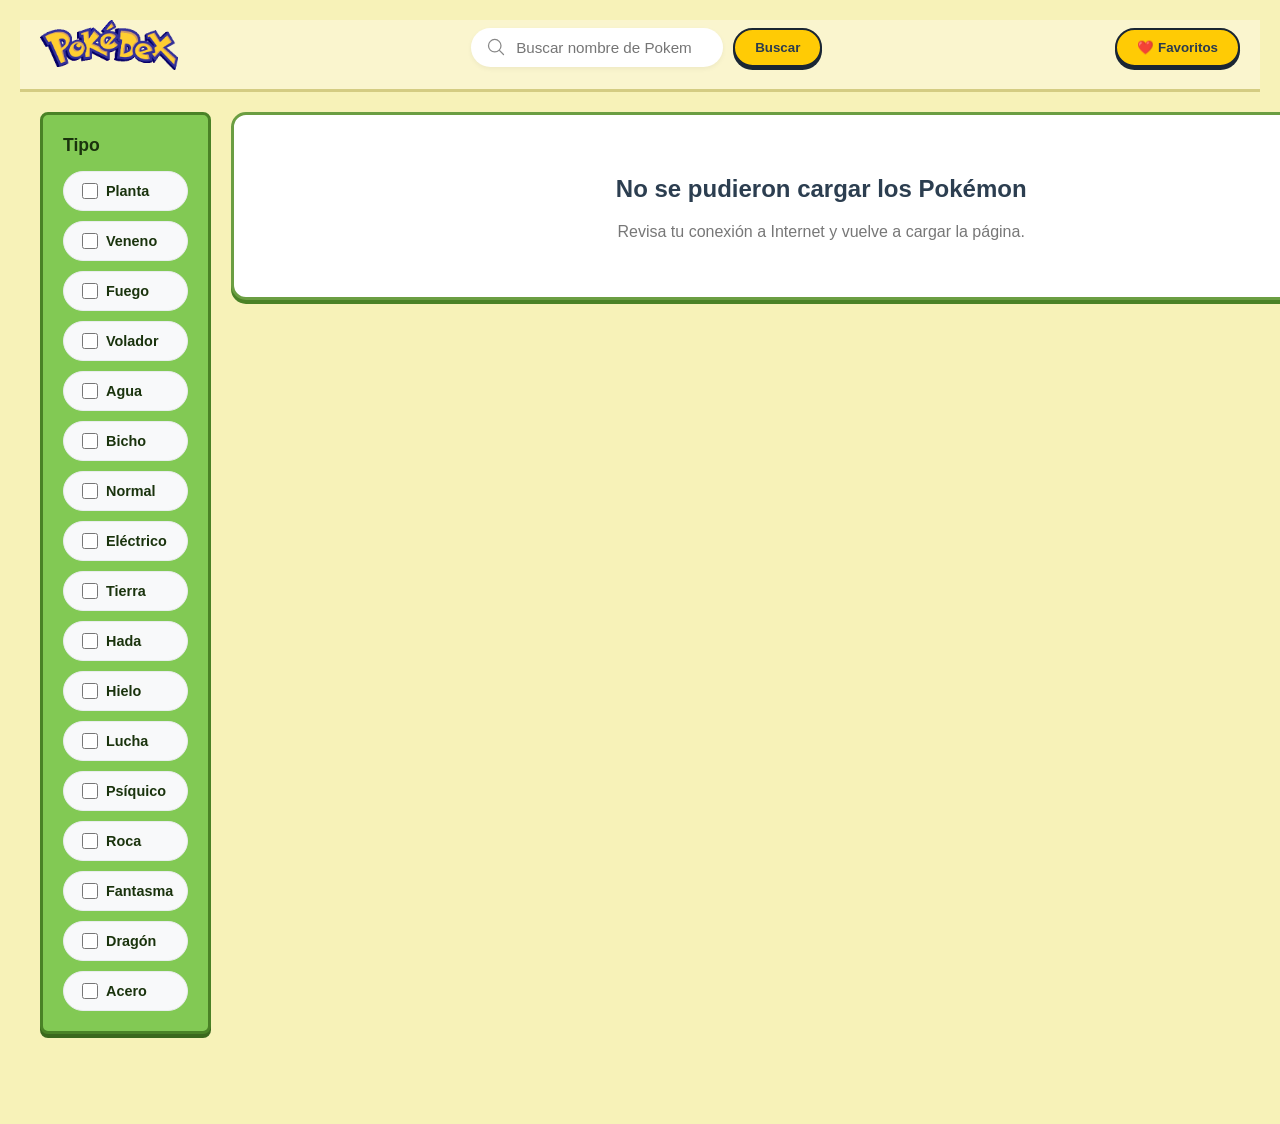
==== commit 2331baa9: "Arregle algunos errores del filtro y cambie un poco el diseño" ====
--- a/index.html
+++ b/index.html
@@ -4,7 +4,7 @@
 <head>
     <meta charset="UTF-8">
     <meta name="viewport" content="width=device-width, initial-scale=1.0">
-    <title>PokeMMO</title>
+    <title>PokeMMOn</title>
     <link rel="stylesheet" href="style.css">
 </head>
 
@@ -109,6 +109,41 @@
                     <label for="fairy">Hada</label>
                 </div>
 
+                <div class="group-type">
+                    <input type="checkbox" name="ice" id="ice">
+                    <label for="ice">Hielo</label>
+                </div>
+
+                <div class="group-type">
+                    <input type="checkbox" name="fighting" id="fighting">
+                    <label for="fighting">Lucha</label>
+                </div>
+
+                <div class="group-type">
+                    <input type="checkbox" name="psychic" id="psychic">
+                    <label for="psychic">Psíquico</label>
+                </div>
+
+                <div class="group-type">
+                    <input type="checkbox" name="rock" id="rock">
+                    <label for="rock">Roca</label>
+                </div>
+
+                <div class="group-type">
+                    <input type="checkbox" name="ghost" id="ghost">
+                    <label for="ghost">Fantasma</label>
+                </div>
+
+                <div class="group-type">
+                    <input type="checkbox" name="dragon" id="dragon">
+                    <label for="dragon">Dragón</label>
+                </div>
+
+                <div class="group-type">
+                    <input type="checkbox" name="steel" id="steel">
+                    <label for="steel">Acero</label>
+                </div>
+
             </div>
 
         </aside>
@@ -143,7 +178,7 @@
             <div class="favoritos-header">
 
                 <h2>
-                    ❤️ Mis Pokémon favoritos
+                     Mis Pokémon favoritos:        
                 </h2>
 
                 <span id="favoritesCount">
--- a/style.css
+++ b/style.css
@@ -1,22 +1,32 @@
-/* --- ESTILOS GENERALES --- */
+/* =====================================================
+   ESTILOS GENERALES
+===================================================== */
+
 body {
     font-family: 'Segoe UI', Tahoma, Geneva, Verdana, sans-serif;
-    background-color: #f0f2f5;
+    background-color: #f7f2b8;
     color: #333;
     margin: 0;
     padding: 20px;
 }
 
-/* --- HEADER Y BUSCADOR --- */
+
+/* =====================================================
+   HEADER Y BUSCADOR
+===================================================== */
+
 header.container {
     display: flex;
     justify-content: space-between;
     align-items: center;
     max-width: 1200px;
     margin: 0 auto 20px auto;
-    padding: 0 20px;
+    padding: 0 20px 15px 20px;
     flex-wrap: wrap;
     gap: 15px;
+
+    background-color: #faf5ce;
+    border-bottom: 3px solid #d4cc82;
 }
 
 .Logo img {
@@ -35,7 +45,7 @@
     background: #fff;
     border-radius: 25px;
     padding: 8px 15px;
-    box-shadow: 0 2px 5px rgba(0,0,0,0.05);
+    box-shadow: 0 2px 5px rgba(0, 0, 0, 0.05);
 }
 
 .icon-search {
@@ -53,21 +63,50 @@
 }
 
 .btn-search {
-    background-color: #fd7d24;
-    color: white;
-    border: none;
+    background-color: #ffcb05 !important;
+    color: #2b3b4e !important;
+    border: 2px solid #1a2634 !important;
     padding: 10px 20px;
     border-radius: 25px;
-    font-weight: 600;
+    font-weight: bold;
     cursor: pointer;
+    box-shadow: 0 3px 0 #1a2634;
     transition: background 0.2s;
 }
 
 .btn-search:hover {
-    background-color: #e0691b;
-}
-
-/* --- LAYOUT PRINCIPAL (SIDEBAR + GRID) --- */
+    background-color: #ffde59 !important;
+}
+
+
+/* =====================================================
+   BOTÓN FAVORITOS
+===================================================== */
+
+.btn-favoritos {
+    background-color: #ffcb05 !important;
+    color: #2b3b4e !important;
+    border: 2px solid #1a2634 !important;
+    padding: 10px 20px;
+    border-radius: 25px;
+    font-weight: bold;
+    cursor: pointer;
+    box-shadow: 0 3px 0 #1a2634;
+    transition:
+        transform 0.2s ease,
+        background-color 0.2s ease;
+}
+
+.btn-favoritos:hover {
+    transform: translateY(-2px);
+    background-color: #ffde59 !important;
+}
+
+
+/* =====================================================
+   LAYOUT PRINCIPAL
+===================================================== */
+
 .page-layout {
     display: flex;
     max-width: 1200px;
@@ -80,7 +119,11 @@
     flex: 1;
 }
 
-/* --- BARRA DE FILTRO SUPERIOR --- */
+
+/* =====================================================
+   CONTENEDOR DE FILTROS
+===================================================== */
+
 .container-filter {
     max-width: 1200px;
     margin: 0 auto 20px auto;
@@ -96,7 +139,7 @@
     background: #fff;
     padding: 8px;
     border-radius: 50%;
-    box-shadow: 0 2px 5px rgba(0,0,0,0.05);
+    box-shadow: 0 2px 5px rgba(0, 0, 0, 0.05);
     display: flex;
     align-items: center;
     justify-content: center;
@@ -108,7 +151,78 @@
     color: #495057;
 }
 
-/* --- CONTENEDOR DE TARJETAS (GRID) --- */
+
+/* =====================================================
+   PANEL LATERAL DE FILTROS
+===================================================== */
+
+aside.container-filters {
+    width: 260px;
+    margin: 0;
+    padding: 0;
+
+    background-color: #82c954 !important;
+    border: 3px solid #4a8226 !important;
+    border-radius: 8px;
+    box-shadow: 0 4px 0 #3b681d;
+}
+
+.filter-by-type {
+    background: transparent;
+    padding: 20px;
+    border-radius: 16px;
+
+    display: flex;
+    flex-direction: column;
+    gap: 10px;
+}
+
+.filter-by-type > span {
+    font-weight: 700;
+    font-size: 1.1rem;
+    color: #1a330d !important;
+    margin-bottom: 5px;
+    width: 100%;
+}
+
+.group-type {
+    display: inline-flex;
+    align-items: center;
+    background: #f8f9fa;
+    padding: 8px 14px;
+    border-radius: 30px;
+    border: 1px solid #e9ecef;
+    cursor: pointer;
+    transition: all 0.2s;
+    width: 100%;
+    box-sizing: border-box;
+}
+
+.group-type:hover {
+    background: #e9ecef;
+    border-color: #ced4da;
+}
+
+.group-type input[type="checkbox"] {
+    accent-color: #fd7d24;
+    width: 16px;
+    height: 16px;
+    margin-right: 8px;
+    cursor: pointer;
+}
+
+.group-type label {
+    font-size: 0.9rem;
+    font-weight: 600;
+    color: #1a330d !important;
+    cursor: pointer;
+}
+
+
+/* =====================================================
+   CONTENEDOR DE TARJETAS
+===================================================== */
+
 main.card-list-pokemon {
     display: grid;
     grid-template-columns: repeat(auto-fit, minmax(220px, 1fr));
@@ -118,28 +232,46 @@
     padding: 0;
 }
 
-/* --- TARJETA DE POKÉMON --- */
+
+/* =====================================================
+   TARJETA DE POKÉMON
+===================================================== */
+
 .card-pokemon {
-    background: #ffffff;
-    border-radius: 16px;
+    background-color: #ffffff !important;
+    border: 3px solid #6b9e42 !important;
+    border-radius: 10px !important;
+
     padding: 20px;
     text-align: center;
     text-decoration: none;
     color: inherit;
-    box-shadow: 0 4px 15px rgba(0, 0, 0, 0.05);
-    transition: transform 0.3s ease, box-shadow 0.3s ease;
+
+    box-shadow: 0 4px 0 #4a8226 !important;
+
+    transition:
+        transform 0.3s ease,
+        box-shadow 0.3s ease;
+
     display: flex;
     flex-direction: column;
     align-items: center;
+
     cursor: pointer;
+
+    position: relative;
 }
 
 .card-pokemon:hover {
     transform: translateY(-8px);
-    box-shadow: 0 8px 25px rgba(0, 0, 0, 0.12);
-}
-
-/* --- IMAGEN EN TARJETA --- */
+    box-shadow: 0 8px 25px rgba(0, 0, 0, 0.12) !important;
+}
+
+
+/* =====================================================
+   IMAGEN DE POKÉMON
+===================================================== */
+
 .card-img img {
     width: 120px;
     height: 120px;
@@ -152,7 +284,11 @@
     transform: scale(1.08);
 }
 
-/* --- INFORMACIÓN DE TARJETA --- */
+
+/* =====================================================
+   INFORMACIÓN DE TARJETA
+===================================================== */
+
 .card-info {
     width: 100%;
     margin-top: 10px;
@@ -171,7 +307,11 @@
     text-transform: capitalize;
 }
 
-/* --- TIPOS DE POKÉMON (BADGES) --- */
+
+/* =====================================================
+   TIPOS DE POKÉMON
+===================================================== */
+
 .card-types {
     display: flex;
     justify-content: center;
@@ -190,77 +330,104 @@
     letter-spacing: 0.5px;
 }
 
-/* Colores personalizados según el tipo */
-.card-types .grass { background-color: #9bcc50; }
-.card-types .Poison, .card-types .poison { background-color: #b97fc9; }
-.card-types .fire { background-color: #fd7d24; }
-.card-types .water { background-color: #4592c4; }
-.card-types .bug { background-color: #729f3f; }
-.card-types .normal { background-color: #a4acaf; color: #333 !important; }
-.card-types .flying { background-color: #3dc7be; }
-.card-types .electric { background-color: #eed535; color: #333 !important; }
-.card-types .ground { background-color: #ab9842; }
-.card-types .fairy { background-color: #fdb9e9; color: #333 !important; }
-
-/* --- SECCIÓN DE FILTROS (CHECKBOXES / ASIDE) --- */
-aside.container-filters {
-    width: 260px;
-    margin: 0;
-    padding: 0;
-}
-
-.filter-by-type {
-    background: #ffffff;
-    padding: 20px;
-    border-radius: 16px;
-    box-shadow: 0 4px 15px rgba(0,0,0,0.05);
-    display: flex;
-    flex-direction: column;
-    gap: 10px;
-}
-
-.filter-by-type > span {
-    font-weight: 700;
-    font-size: 1.1rem;
-    color: #2c3e50;
-    margin-bottom: 5px;
-    width: 100%;
-}
-
-.group-type {
-    display: inline-flex;
-    align-items: center;
-    background: #f8f9fa;
-    padding: 8px 14px;
-    border-radius: 30px;
-    border: 1px solid #e9ecef;
-    cursor: pointer;
-    transition: all 0.2s;
-    width: 100%;
-    box-sizing: border-box;
-}
-
-.group-type:hover {
-    background: #e9ecef;
-    border-color: #ced4da;
-}
-
-.group-type input[type="checkbox"] {
-    accent-color: #fd7d24;
-    width: 16px;
-    height: 16px;
-    margin-right: 8px;
-    cursor: pointer;
-}
-
-.group-type label {
-    font-size: 0.9rem;
-    font-weight: 600;
-    color: #495057;
-    cursor: pointer;
-}
-
-/* --- SECCIÓN DE ESTADÍSTICAS --- */
+
+/* =====================================================
+   COLORES DE TODOS LOS TIPOS
+===================================================== */
+
+/* Planta */
+.card-types .grass {
+    background-color: #9bcc50;
+}
+
+/* Veneno */
+.card-types .poison {
+    background-color: #b97fc9;
+}
+
+/* Fuego */
+.card-types .fire {
+    background-color: #fd7d24;
+}
+
+/* Agua */
+.card-types .water {
+    background-color: #4592c4;
+}
+
+/* Bicho */
+.card-types .bug {
+    background-color: #729f3f;
+}
+
+/* Normal */
+.card-types .normal {
+    background-color: #a4acaf;
+    color: #333 !important;
+}
+
+/* Volador */
+.card-types .flying {
+    background-color: #3dc7be;
+}
+
+/* Eléctrico */
+.card-types .electric {
+    background-color: #eed535;
+    color: #333 !important;
+}
+
+/* Tierra */
+.card-types .ground {
+    background-color: #ab9842;
+}
+
+/* Hada */
+.card-types .fairy {
+    background-color: #fdb9e9;
+    color: #333 !important;
+}
+
+/* Hielo */
+.card-types .ice {
+    background-color: #51c4e7;
+}
+
+/* Lucha */
+.card-types .fighting {
+    background-color: #d56723;
+}
+
+/* Psíquico */
+.card-types .psychic {
+    background-color: #f366b9;
+}
+
+/* Roca */
+.card-types .rock {
+    background-color: #a38c21;
+}
+
+/* Fantasma */
+.card-types .ghost {
+    background-color: #7b62a3;
+}
+
+/* Dragón */
+.card-types .dragon {
+    background-color: #53a4cf;
+}
+
+/* Acero */
+.card-types .steel {
+    background-color: #9eb7b8;
+}
+
+
+/* =====================================================
+   ESTADÍSTICAS
+===================================================== */
+
 .container-stats {
     background-color: #f8f9fa;
     padding: 25px;
@@ -311,20 +478,30 @@
     text-align: right;
 }
 
-/* --- MODAL --- */
+
+/* =====================================================
+   MODAL PRINCIPAL
+===================================================== */
+
 .modal-overlay {
     position: fixed;
     top: 0;
     left: 0;
+
     width: 100%;
     height: 100%;
+
     background-color: rgba(0, 0, 0, 0.6);
+
     display: flex;
     justify-content: center;
     align-items: center;
+
     z-index: 1000;
+
     opacity: 0;
     pointer-events: none;
+
     transition: opacity 0.3s ease;
 }
 
@@ -334,16 +511,24 @@
 }
 
 .modal-card {
-    background-color: #ffffff;
+    background-color: #faf5ce !important;
+
+    border: 4px solid #4a8226 !important;
+    border-radius: 12px !important;
+
     padding: 2rem;
-    border-radius: 1.5rem;
+
     width: 90%;
     max-width: 400px;
-    box-shadow: 0 10px 25px rgba(0,0,0,0.2);
+
+    box-shadow: 0 6px 0 #2e5217 !important;
+
     position: relative;
+
     display: flex;
     flex-direction: column;
     align-items: center;
+
     transform: scale(0.8);
     transition: transform 0.3s ease;
 }
@@ -352,52 +537,88 @@
     transform: scale(1);
 }
 
+
+/* =====================================================
+   BOTÓN CERRAR
+===================================================== */
+
 .close-btn {
     position: absolute;
+
     top: 1rem;
     right: 1rem;
-    background: #ececec;
-    border: none;
+
+    background-color: #ff5350 !important;
+    color: #ffffff !important;
+
+    border: 2px solid #b32d2a !important;
+
     width: 30px;
     height: 30px;
+
     border-radius: 50%;
+
     font-weight: bold;
     cursor: pointer;
     font-size: 1rem;
+
+    box-shadow: 0 3px 0 #b32d2a;
 }
 
 .close-btn:hover {
-    background: #000;
-    color: #fff;
-}
+    background-color: #ff7674 !important;
+}
+
+
+/* =====================================================
+   IMAGEN DEL MODAL
+===================================================== */
 
 .modal-img {
     width: 140px;
     height: 140px;
+
     object-fit: contain;
+
     background-color: #f7f7f7;
     border-radius: 50%;
+
     padding: 10px;
     margin-bottom: 1rem;
 }
+
+
+/* =====================================================
+   TÍTULO DEL MODAL
+===================================================== */
 
 .modal-title {
     font-size: 1.5rem;
     text-transform: capitalize;
+
     margin-bottom: 0.5rem;
-    color: #333;
+
+    color: #2b3b4e !important;
+    font-weight: bold;
 }
 
 .modal-id {
-    color: #777;
+    color: #555555 !important;
     font-weight: bold;
     margin-bottom: 0.5rem;
 }
 
+
+/* =====================================================
+   ESTADÍSTICAS DEL MODAL
+===================================================== */
+
 .modal-stats {
     width: 100%;
+
     display: flex;
     flex-direction: column;
+
     gap: 0.4rem;
     margin-top: 1rem;
 }
@@ -405,24 +626,35 @@
 .stat-row {
     display: flex;
     justify-content: space-between;
+
     font-size: 0.85rem;
     font-weight: 600;
+
     color: #555;
     text-transform: capitalize;
 }
 
 .stat-bar-container {
-    background-color: #ececec;
-    height: 8px;
-    border-radius: 4px;
+    background-color: #e2dca7 !important;
+
+    border: 2px solid #a8a065 !important;
+
+    height: 12px !important;
+
+    border-radius: 4px !important;
+
     width: 100%;
+
     overflow: hidden;
+
     margin-bottom: 0.4rem;
 }
 
 .stat-bar {
     height: 100%;
-    background-color: #78c850;
+
+    background-color: #82c954 !important;
+
     border-radius: 4px;
 }
 
@@ -438,6 +670,7 @@
     margin: 30px auto 40px auto;
 
     display: flex;
+
     justify-content: center;
     align-items: center;
 
@@ -454,6 +687,7 @@
     border-radius: 10px;
 
     background-color: #ffffff;
+
     color: #333;
 
     font-size: 17px;
@@ -461,9 +695,10 @@
 
     cursor: pointer;
 
-    box-shadow: 0 3px 8px rgba(0, 0, 0, 0.12);
-
-    transition: 
+    box-shadow:
+        0 3px 8px rgba(0, 0, 0, 0.12);
+
+    transition:
         transform 0.2s ease,
         background-color 0.2s ease,
         color 0.2s ease;
@@ -484,62 +719,15 @@
     transform: none;
 }
 
-/* Flechas */
-
 #paginacion button:first-child,
 #paginacion button:last-child {
     font-size: 25px;
 }
 
-/* =====================================================
-   BOTÓN FAVORITOS
-===================================================== */
-
-.btn-favoritos {
-    background-color: #ffffff;
+.puntos-paginacion {
+    font-weight: bold;
     color: #333;
-    border: none;
-    padding: 10px 20px;
-    border-radius: 25px;
-    font-weight: 700;
-    cursor: pointer;
-
-    box-shadow: 0 2px 8px rgba(0, 0, 0, 0.08);
-
-    transition: 
-        transform 0.2s ease,
-        background-color 0.2s ease;
-}
-
-.btn-favoritos:hover {
-    transform: translateY(-2px);
-    background-color: #f8f8f8;
-}
-
-
-/* =====================================================
-   BOTÓN FAVORITOS
-===================================================== */
-
-.btn-favoritos {
-    background-color: #ffffff;
-    color: #333;
-    border: none;
-    padding: 10px 20px;
-    border-radius: 25px;
-    font-weight: 700;
-    cursor: pointer;
-
-    box-shadow: 0 2px 8px rgba(0, 0, 0, 0.08);
-
-    transition:
-        transform 0.2s ease,
-        background-color 0.2s ease;
-}
-
-.btn-favoritos:hover {
-    transform: translateY(-2px);
-    background-color: #f8f8f8;
+    padding: 0 5px;
 }
 
 
@@ -549,6 +737,7 @@
 
 #favoritesOverlay {
     position: fixed;
+
     top: 0;
     left: 0;
 
@@ -558,6 +747,7 @@
     background-color: rgba(0, 0, 0, 0.6);
 
     display: flex;
+
     justify-content: center;
     align-items: center;
 
@@ -568,9 +758,6 @@
 
     transition: opacity 0.3s ease;
 }
-
-
-/* Cuando se abre */
 
 #favoritesOverlay.active {
     opacity: 1;
@@ -606,9 +793,6 @@
     transition: transform 0.3s ease;
 }
 
-
-/* Animación al abrir */
-
 #favoritesOverlay.active #favoritesModal {
     transform: scale(1);
 }
@@ -666,7 +850,6 @@
     border-radius: 50%;
 
     font-weight: bold;
-
     cursor: pointer;
 
     font-size: 14px;
@@ -699,7 +882,7 @@
 
 
 /* =====================================================
-   TARJETA DE POKÉMON FAVORITO
+   TARJETA FAVORITO
 ===================================================== */
 
 #favoritesList .tarjeta-favorito {
@@ -732,7 +915,7 @@
 
 
 /* =====================================================
-   IMAGEN DEL FAVORITO
+   IMAGEN FAVORITO
 ===================================================== */
 
 #favoritesList .tarjeta-favorito img {
@@ -744,7 +927,7 @@
 
 
 /* =====================================================
-   NOMBRE DEL FAVORITO
+   NOMBRE FAVORITO
 ===================================================== */
 
 #favoritesList .tarjeta-favorito h3 {
@@ -757,7 +940,7 @@
 
 
 /* =====================================================
-   ID DEL POKÉMON FAVORITO
+   ID FAVORITO
 ===================================================== */
 
 #favoritesList .tarjeta-favorito .pokemon-id {
@@ -774,7 +957,7 @@
 
 
 /* =====================================================
-   CORAZÓN
+   CORAZÓN DE FAVORITOS
 ===================================================== */
 
 .boton-favorito {
@@ -835,16 +1018,105 @@
 
 
 /* =====================================================
+   MENSAJES DE RESULTADOS
+===================================================== */
+
+.sin-resultados,
+.error-pokemon {
+    grid-column: 1 / -1;
+
+    background: #ffffff;
+
+    border-radius: 15px;
+
+    padding: 40px;
+
+    text-align: center;
+
+    border: 3px solid #6b9e42;
+
+    box-shadow: 0 4px 0 #4a8226;
+}
+
+.sin-resultados h2,
+.error-pokemon h2 {
+    color: #2c3e50;
+}
+
+.sin-resultados p,
+.error-pokemon p {
+    color: #777;
+}
+
+
+/* =====================================================
    RESPONSIVE
 ===================================================== */
 
+@media (max-width: 900px) {
+
+    .page-layout {
+        flex-direction: column;
+    }
+
+    aside.container-filters {
+        width: 100%;
+        box-sizing: border-box;
+    }
+
+    main.card-list-pokemon {
+        width: 100%;
+    }
+
+}
+
+
 @media (max-width: 600px) {
+
+    body {
+        padding: 10px;
+    }
+
+    header.container {
+        justify-content: center;
+    }
+
+    header form {
+        width: 100%;
+        justify-content: center;
+    }
+
+    .form-group {
+        flex: 1;
+    }
+
+    .btn-search {
+        padding: 10px 15px;
+    }
+
+    .btn-favoritos {
+        width: 100%;
+    }
+
+    main.card-list-pokemon {
+        grid-template-columns:
+            repeat(2, minmax(0, 1fr));
+
+        gap: 12px;
+    }
+
+    .card-pokemon {
+        padding: 12px;
+    }
+
+    .card-img img {
+        width: 100px;
+        height: 100px;
+    }
 
     #favoritesModal {
         width: 85%;
-
         padding: 20px;
-
         max-height: 80vh;
     }
 
@@ -860,107 +1132,4 @@
         height: 80px;
     }
 
-}
-
-/* ===================================================== */
-/* ESTILO RETRO POKÉMON (Inspirado en la interfaz clásica)*/
-/* ===================================================== */
-
-/* 1. Fondo general de la página (Amarillo crema retro) */
-body {
-    background-color: #f7f2b8 !important;
-}
-
-/* 2. Estilo para el panel de filtros izquierdo (Verde campo clásico) */
-.container-filters {
-    background-color: #82c954 !important;
-    border: 3px solid #4a8226 !important;
-    border-radius: 8px;
-    box-shadow: 0 4px 0 #3b681d;
-}
-
-.container-filters span,
-.container-filters label {
-    color: #1a330d !important;
-    font-weight: bold;
-}
-
-/* 3. Tarjetas de Pokémon con bordes estilo retro */
-.card-pokemon {
-    background-color: #ffffff !important;
-    border: 3px solid #6b9e42 !important;
-    border-radius: 10px !important;
-    box-shadow: 0 4px 0 #4a8226 !important;
-}
-
-/* 4. Botón de búsqueda y favoritos con tono clásico de los menús */
-.btn-search, 
-#btnFavoritos {
-    background-color: #ffcb05 !important; /* Amarillo clásico Pokémon */
-    color: #2b3b4e !important;
-    border: 2px solid #1a2634 !important;
-    font-weight: bold;
-    box-shadow: 0 3px 0 #1a2634;
-}
-
-.btn-search:hover, 
-#btnFavoritos:hover {
-    background-color: #ffde59 !important;
-}
-
-/* 5. Cabecera (Header) con toque clásico */
-header.container {
-    background-color: #faf5ce;
-    border-bottom: 3px solid #d4cc82;
-    padding-bottom: 15px;
-}
-
-/* ===================================================== */
-/* ESTILO RETRO PARA EL MODAL DE ESTADÍSTICAS            */
-/* ===================================================== */
-
-/* 1. La tarjeta del modal */
-.modal-card {
-    background-color: #faf5ce !important; /* Fondo crema claro estilo menú */
-    border: 4px solid #4a8226 !important;  /* Borde verde clásico */
-    border-radius: 12px !important;
-    box-shadow: 0 6px 0 #2e5217 !important; /* Sombra sólida con relieve */
-}
-
-/* 2. Botón de cerrar (la "X") */
-.close-btn {
-    background-color: #ff5350 !important;
-    color: #ffffff !important;
-    border: 2px solid #b32d2a !important;
-    border-radius: 50%;
-    font-weight: bold;
-    box-shadow: 0 3px 0 #b32d2a;
-}
-
-.close-btn:hover {
-    background-color: #ff7674 !important;
-}
-
-/* 3. Barras de estadísticas con estilo retro y bordes */
-.stat-bar-container {
-    background-color: #e2dca7 !important;
-    border: 2px solid #a8a065 !important;
-    border-radius: 4px !important;
-    overflow: hidden;
-    height: 12px !important;
-}
-
-.stat-bar {
-    background-color: #82c954 !important; /* Verde clásico para el nivel de estadística */
-}
-
-/* 4. Textos y títulos del modal */
-.modal-title {
-    color: #2b3b4e !important;
-    font-weight: bold;
-}
-
-.modal-id {
-    color: #555555 !important;
-    font-weight: bold;
 }
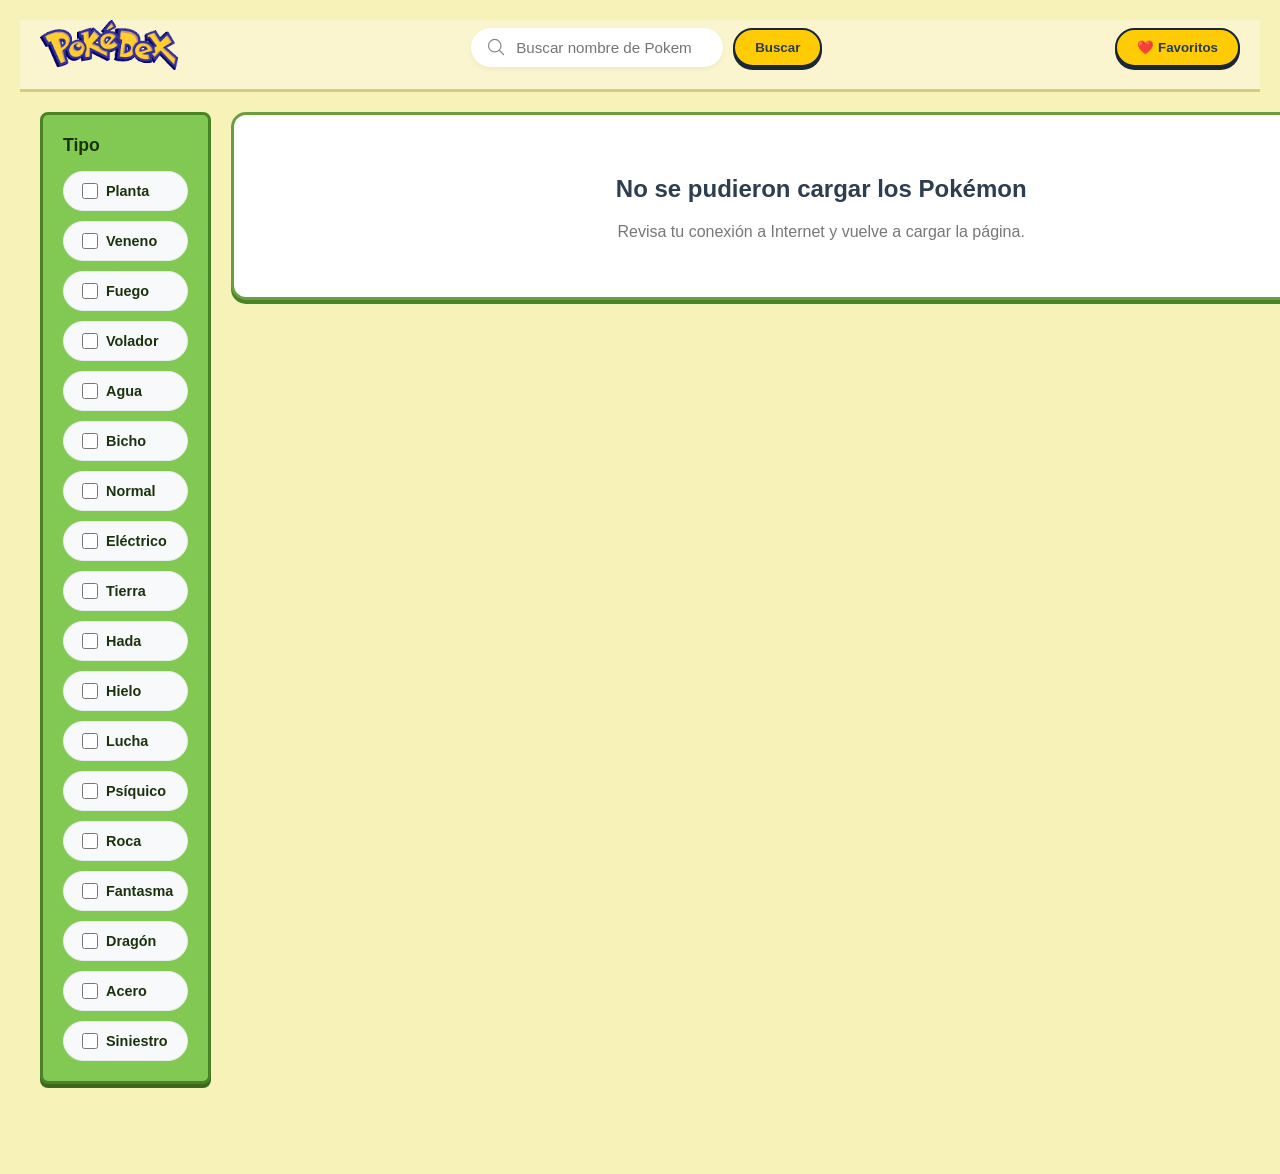
==== commit da61a751: "Modifique el buscador para que funcione por Numero y Nombre" ====
--- a/index.html
+++ b/index.html
@@ -143,6 +143,10 @@
                     <input type="checkbox" name="steel" id="steel">
                     <label for="steel">Acero</label>
                 </div>
+                <div class="group-type">
+                    <input type="checkbox" name="dark" id="dark">
+                    <label for="dark">Siniestro</label>
+                </div>
 
             </div>
 
@@ -178,7 +182,7 @@
             <div class="favoritos-header">
 
                 <h2>
-                     Mis Pokémon favoritos:        
+                    Mis Pokémon favoritos:
                 </h2>
 
                 <span id="favoritesCount">
--- a/style.css
+++ b/style.css
@@ -1,6 +1,5 @@
-/* =====================================================
-   ESTILOS GENERALES
-===================================================== */
+/*ESTILOS GENERALES*/
+
 
 body {
     font-family: 'Segoe UI', Tahoma, Geneva, Verdana, sans-serif;
@@ -11,9 +10,7 @@
 }
 
 
-/* =====================================================
-   HEADER Y BUSCADOR
-===================================================== */
+/*   HEADER Y BUSCADOR */
 
 header.container {
     display: flex;
@@ -79,9 +76,7 @@
 }
 
 
-/* =====================================================
-   BOTÓN FAVORITOS
-===================================================== */
+/*    BOTÓN FAVORITOS */
 
 .btn-favoritos {
     background-color: #ffcb05 !important;
@@ -103,9 +98,7 @@
 }
 
 
-/* =====================================================
-   LAYOUT PRINCIPAL
-===================================================== */
+/*    LAYOUT PRINCIPAL */
 
 .page-layout {
     display: flex;
@@ -120,10 +113,7 @@
 }
 
 
-/* =====================================================
-   CONTENEDOR DE FILTROS
-===================================================== */
-
+/*    CONTENEDOR DE FILTRO */
 .container-filter {
     max-width: 1200px;
     margin: 0 auto 20px auto;
@@ -152,10 +142,7 @@
 }
 
 
-/* =====================================================
-   PANEL LATERAL DE FILTROS
-===================================================== */
-
+/*    PANEL LATERAL DE FILTROS */
 aside.container-filters {
     width: 260px;
     margin: 0;
@@ -219,9 +206,7 @@
 }
 
 
-/* =====================================================
-   CONTENEDOR DE TARJETAS
-===================================================== */
+/*    CONTENEDOR DE TARJETAS */
 
 main.card-list-pokemon {
     display: grid;
@@ -233,9 +218,7 @@
 }
 
 
-/* =====================================================
-   TARJETA DE POKÉMON
-===================================================== */
+/*    TARJETA DE POKÉMON */
 
 .card-pokemon {
     background-color: #ffffff !important;
@@ -267,10 +250,7 @@
     box-shadow: 0 8px 25px rgba(0, 0, 0, 0.12) !important;
 }
 
-
-/* =====================================================
-   IMAGEN DE POKÉMON
-===================================================== */
+/* IMAGEN DE POKÉMON*/
 
 .card-img img {
     width: 120px;
@@ -285,9 +265,7 @@
 }
 
 
-/* =====================================================
-   INFORMACIÓN DE TARJETA
-===================================================== */
+/*INFORMACIÓN DE TARJETA*/
 
 .card-info {
     width: 100%;
@@ -412,6 +390,9 @@
 .card-types .ghost {
     background-color: #7b62a3;
 }
+.card-types .dark {
+    background-color: #707070;
+}
 
 /* Dragón */
 .card-types .dragon {
